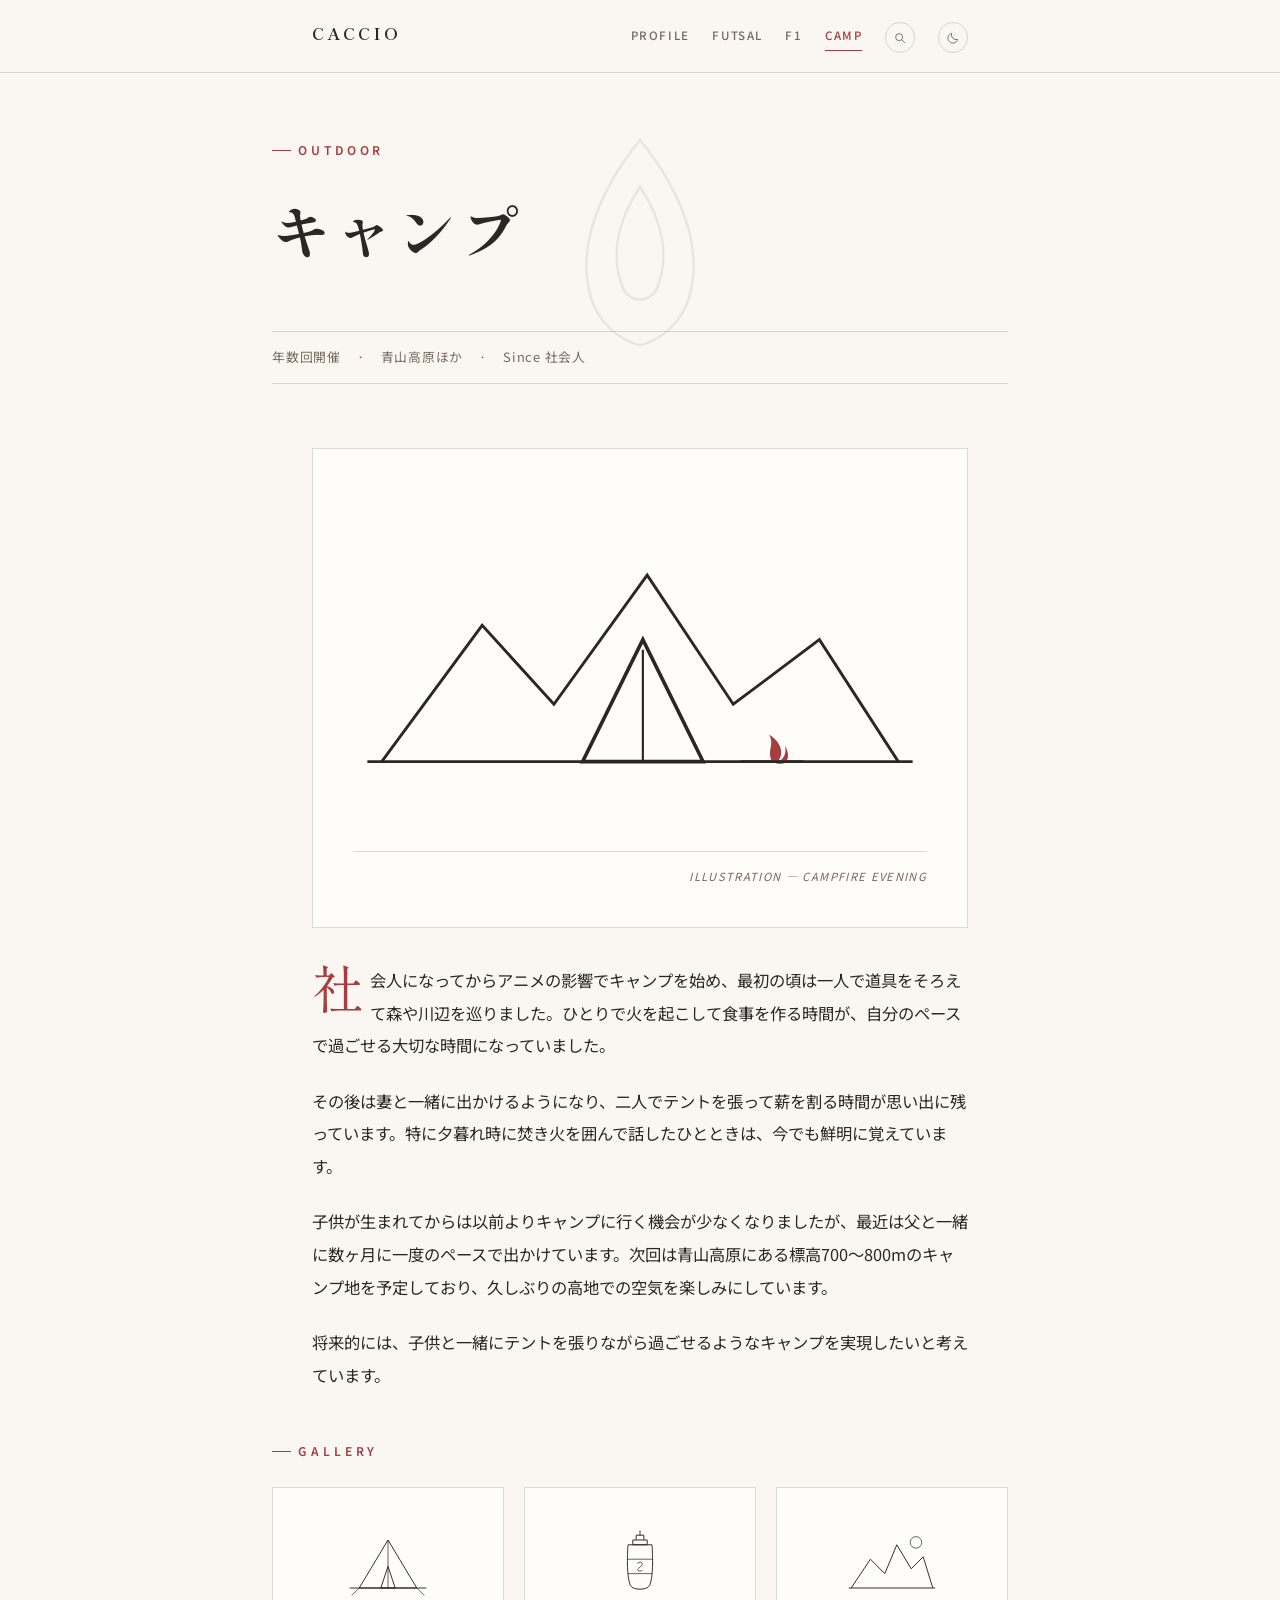
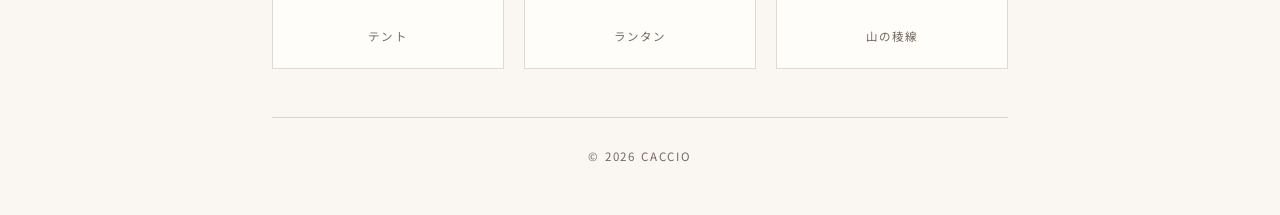
==== camp.html @ 6265bb5c "Add client-side site search across all pages A search icon in the nav opens a dropdown panel; typing" ====
<!DOCTYPE html>
<html lang="ja">
<head>
<script async src="https://www.googletagmanager.com/gtag/js?id=G-BBK461X2P7"></script>
<script>
  window.dataLayer = window.dataLayer || [];
  function gtag(){dataLayer.push(arguments);}
  gtag('js', new Date());
  gtag('config', 'G-BBK461X2P7');
</script>
<meta charset="UTF-8">
<meta name="viewport" content="width=device-width, initial-scale=1.0">
<link rel="icon" href="favicon.svg" type="image/svg+xml">
<title>キャンプ - caccio</title>
<meta property="og:type" content="website">
<meta property="og:title" content="キャンプ - caccio">
<meta property="og:description" content="社会人になってから始めたキャンプ。妻や父親と共に、青山高原などで焚き火を囲む時間を楽しんでいます。">
<meta property="og:image" content="https://matatabi3126.github.io/my-first-site/profile.JPG">
<meta property="og:url" content="https://matatabi3126.github.io/my-first-site/camp.html">
<meta property="og:site_name" content="caccio's Profile">
<meta name="twitter:card" content="summary_large_image">
<meta name="twitter:title" content="キャンプ - caccio">
<meta name="twitter:description" content="社会人になってから始めたキャンプ。妻や父親と共に、青山高原などで焚き火を囲む時間を楽しんでいます。">
<meta name="twitter:image" content="https://matatabi3126.github.io/my-first-site/profile.JPG">
<link rel="preconnect" href="https://fonts.googleapis.com">
<link rel="preconnect" href="https://fonts.gstatic.com" crossorigin>
<link href="https://fonts.googleapis.com/css2?family=Noto+Sans+JP:wght@300;400;500;700&family=Shippori+Mincho:wght@400;500;600;700;800&display=swap" rel="stylesheet">
<link rel="stylesheet" href="style.css">
<script>document.documentElement.dataset.theme = localStorage.getItem('theme') || 'light';</script>
</head>
<body>

  <div class="masthead">
    <div class="wrap masthead-inner">
      <a class="brand" href="index.html">CACCIO</a>
      <nav class="masthead-nav">
        <div class="nav-links" id="nav-links">
          <a href="index.html">Profile</a>
          <a href="futsal.html">Futsal</a>
          <a href="f1.html">F1</a>
          <a href="camp.html" aria-current="page">Camp</a>
        </div>
        <button type="button" class="icon-button search-toggle" aria-expanded="false" aria-controls="search-panel" aria-label="サイト内検索を開く">
          <svg viewBox="0 0 24 24" width="14" height="14" aria-hidden="true">
            <circle cx="10.5" cy="10.5" r="6" fill="none" stroke="currentColor" stroke-width="1.6"/>
            <line x1="15" y1="15" x2="20" y2="20" stroke="currentColor" stroke-width="1.6" stroke-linecap="round"/>
          </svg>
        </button>
        <button type="button" class="icon-button theme-toggle" aria-pressed="false" aria-label="ダークモードを切り替える">
          <svg class="icon-moon" viewBox="0 0 24 24" width="14" height="14" aria-hidden="true"><path d="M20 14.5A8.5 8.5 0 0 1 9.5 4 8.5 8.5 0 1 0 20 14.5Z" fill="none" stroke="currentColor" stroke-width="1.6" stroke-linejoin="round"/></svg>
          <svg class="icon-sun" viewBox="0 0 24 24" width="14" height="14" aria-hidden="true">
            <circle cx="12" cy="12" r="4.5" fill="none" stroke="currentColor" stroke-width="1.6"/>
            <g stroke="currentColor" stroke-width="1.6" stroke-linecap="round">
              <line x1="12" y1="2.5" x2="12" y2="5"/>
              <line x1="12" y1="19" x2="12" y2="21.5"/>
              <line x1="2.5" y1="12" x2="5" y2="12"/>
              <line x1="19" y1="12" x2="21.5" y2="12"/>
              <line x1="4.9" y1="4.9" x2="6.6" y2="6.6"/>
              <line x1="17.4" y1="17.4" x2="19.1" y2="19.1"/>
              <line x1="4.9" y1="19.1" x2="6.6" y2="17.4"/>
              <line x1="17.4" y1="6.6" x2="19.1" y2="4.9"/>
            </g>
          </svg>
        </button>
        <button type="button" class="icon-button nav-toggle" aria-expanded="false" aria-controls="nav-links" aria-label="メニューを開く">
          <svg class="icon-bars" viewBox="0 0 24 24" width="16" height="16" aria-hidden="true">
            <line x1="4" y1="7" x2="20" y2="7" stroke="currentColor" stroke-width="1.6" stroke-linecap="round"/>
            <line x1="4" y1="12" x2="20" y2="12" stroke="currentColor" stroke-width="1.6" stroke-linecap="round"/>
            <line x1="4" y1="17" x2="20" y2="17" stroke="currentColor" stroke-width="1.6" stroke-linecap="round"/>
          </svg>
          <svg class="icon-close" viewBox="0 0 24 24" width="16" height="16" aria-hidden="true">
            <line x1="6" y1="6" x2="18" y2="18" stroke="currentColor" stroke-width="1.6" stroke-linecap="round"/>
            <line x1="18" y1="6" x2="6" y2="18" stroke="currentColor" stroke-width="1.6" stroke-linecap="round"/>
          </svg>
        </button>
        <div class="search-panel" id="search-panel" hidden>
          <div class="search-panel-inner">
            <input type="search" class="search-input" placeholder="サイト内を検索" aria-label="サイト内検索">
            <button type="button" class="search-close" aria-label="検索を閉じる">&times;</button>
          </div>
          <ul class="search-results"></ul>
        </div>
      </nav>
    </div>
  </div>

  <header class="wrap article-header reveal">
    <div class="article-heading">
      <div class="article-bg" aria-hidden="true">
        <svg viewBox="0 0 300 300">
          <g class="article-bg-flicker">
            <path d="M150,50 C110,100 95,150 110,190 C120,215 145,225 150,225 C155,225 180,215 190,190 C205,150 190,100 150,50 Z" fill="none" stroke="currentColor" stroke-width="2"/>
            <path d="M150,90 C130,120 125,150 135,175 C140,190 160,190 165,175 C175,150 170,120 150,90 Z" fill="none" stroke="currentColor" stroke-width="2"/>
          </g>
        </svg>
      </div>
      <span class="kicker">Outdoor</span>
      <h1 class="article-title">キャンプ</h1>
      <div class="article-meta">
        <span>年数回開催</span>
        <span>青山高原ほか</span>
        <span>Since 社会人</span>
      </div>
    </div>
  </header>

  <div class="wrap">
    <figure class="article-photo reveal">
      <svg viewBox="0 0 400 240" role="img" aria-label="キャンプのイラスト">
        <polyline points="20,190 90,95 140,150 205,60 265,150 325,105 380,190" fill="none" stroke="currentColor" stroke-width="2"/>
        <line x1="10" y1="190" x2="390" y2="190" stroke="currentColor" stroke-width="2"/>
        <path d="M160,190 L202,105 L244,190 Z" fill="none" stroke="currentColor" stroke-width="2.5"/>
        <line x1="202" y1="112" x2="202" y2="190" stroke="currentColor" stroke-width="1.5"/>
        <path d="M292,190 c-4,-8 2,-11 -2,-19 c8,5 11,13 6,19 c5,-2 6,-7 5,-11 c5,8 1,16 -9,11 Z" fill="#a63d40"/>
        <line x1="270" y1="190" x2="314" y2="190" stroke="currentColor" stroke-width="2"/>
      </svg>
      <figcaption>Illustration — Campfire Evening</figcaption>
    </figure>

    <div class="article-body">
      <p class="reveal">社会人になってからアニメの影響でキャンプを始め、最初の頃は一人で道具をそろえて森や川辺を巡りました。ひとりで火を起こして食事を作る時間が、自分のペースで過ごせる大切な時間になっていました。</p>
      <p class="reveal">その後は妻と一緒に出かけるようになり、二人でテントを張って薪を割る時間が思い出に残っています。特に夕暮れ時に焚き火を囲んで話したひとときは、今でも鮮明に覚えています。</p>
      <p class="reveal">子供が生まれてからは以前よりキャンプに行く機会が少なくなりましたが、最近は父と一緒に数ヶ月に一度のペースで出かけています。次回は青山高原にある標高700〜800mのキャンプ地を予定しており、久しぶりの高地での空気を楽しみにしています。</p>
      <p class="reveal">将来的には、子供と一緒にテントを張りながら過ごせるようなキャンプを実現したいと考えています。</p>
    </div>
  </div>

  <section class="wrap gallery reveal">
    <span class="kicker">Gallery</span>
    <div class="gallery-grid">
      <button type="button" class="gallery-item" data-caption="テント">
        <svg viewBox="0 0 200 200" aria-hidden="true">
          <path d="M100,50 L160,150 L40,150 Z" fill="none" stroke="currentColor" stroke-width="2" stroke-linejoin="round"/>
          <line x1="100" y1="50" x2="100" y2="150" stroke="currentColor" stroke-width="1.5"/>
          <path d="M85,150 L100,105 L115,150 Z" fill="none" stroke="currentColor" stroke-width="2" stroke-linejoin="round"/>
          <line x1="20" y1="150" x2="180" y2="150" stroke="currentColor" stroke-width="2"/>
          <path d="M40,150 L25,165 M160,150 L175,165" fill="none" stroke="currentColor" stroke-width="1.5" stroke-linecap="round"/>
        </svg>
        <span class="gallery-item-label">テント</span>
      </button>
      <button type="button" class="gallery-item" data-caption="ランタン">
        <svg viewBox="0 0 200 200" aria-hidden="true">
          <path d="M92,50 L92,40 L108,40 L108,50" fill="none" stroke="currentColor" stroke-width="2"/>
          <line x1="100" y1="30" x2="100" y2="40" stroke="currentColor" stroke-width="2"/>
          <path d="M85,50 L115,50 L115,60 L85,60 Z" fill="none" stroke="currentColor" stroke-width="2"/>
          <path d="M75,60 C75,60 70,120 80,145 C86,155 114,155 120,145 C130,120 125,60 125,60 Z" fill="none" stroke="currentColor" stroke-width="2" stroke-linejoin="round"/>
          <line x1="75" y1="90" x2="125" y2="90" stroke="currentColor" stroke-width="1.5"/>
          <line x1="75" y1="120" x2="125" y2="120" stroke="currentColor" stroke-width="1.5"/>
          <path d="M95,100 C95,95 105,95 105,100 C105,105 95,108 95,112 C95,116 105,116 105,112" fill="none" stroke="currentColor" stroke-width="1.5"/>
        </svg>
        <span class="gallery-item-label">ランタン</span>
      </button>
      <button type="button" class="gallery-item" data-caption="山の稜線">
        <svg viewBox="0 0 200 200" aria-hidden="true">
          <circle cx="150" cy="55" r="12" fill="none" stroke="currentColor" stroke-width="1.5"/>
          <polyline points="15,150 55,90 85,120 110,60 140,110 165,85 185,150" fill="none" stroke="currentColor" stroke-width="2" stroke-linejoin="round"/>
          <line x1="10" y1="150" x2="190" y2="150" stroke="currentColor" stroke-width="2"/>
        </svg>
        <span class="gallery-item-label">山の稜線</span>
      </button>
    </div>
  </section>

  <div class="lightbox" id="lightbox" hidden>
    <div class="lightbox-backdrop" data-lightbox-close></div>
    <div class="lightbox-panel" role="dialog" aria-modal="true" aria-label="イラスト拡大表示">
      <button type="button" class="lightbox-close" data-lightbox-close aria-label="閉じる">&times;</button>
      <div class="lightbox-art"></div>
      <p class="lightbox-caption"></p>
    </div>
  </div>

  <footer class="wrap site-footer">
    &copy; 2026 caccio
  </footer>

  <script src="scroll-animate.js" defer></script>
  <script src="theme.js" defer></script>
  <script src="gallery.js" defer></script>
  <script src="nav.js" defer></script>
  <script src="search.js" defer></script>

</body>
</html>
---- style.css ----
/* ===========================================================
   caccio's Profile — editorial / magazine style
   =========================================================== */

:root {
  --color-bg: #faf7f2;
  --color-text: #2a2724;
  --color-text-soft: #75695f;
  --color-accent: #a63d40;
  --color-rule: rgba(42, 39, 36, 0.16);
  --color-card-bg: #fffdfa;
  --font-serif: "Shippori Mincho", serif;
  --font-sans: "Noto Sans JP", sans-serif;
  --measure: 42rem;
}

:root[data-theme="dark"] {
  --color-bg: #17140f;
  --color-text: #f3ede1;
  --color-text-soft: #b6ab9c;
  --color-rule: rgba(243, 237, 225, 0.18);
  --color-card-bg: #211c16;
}

* {
  box-sizing: border-box;
}

html {
  -webkit-text-size-adjust: 100%;
}

body {
  margin: 0;
  background-color: var(--color-bg);
  color: var(--color-text);
  font-family: var(--font-sans);
  font-weight: 400;
  line-height: 1.9;
  -webkit-font-smoothing: antialiased;
  transition: background-color 0.2s ease, color 0.2s ease;
}

a {
  color: inherit;
}

img {
  max-width: 100%;
  display: block;
}

h1, h2, h3 {
  font-family: var(--font-serif);
  font-weight: 700;
  margin: 0;
}

/* ---------- layout ---------- */

.wrap {
  max-width: 46rem;
  margin: 0 auto;
  padding: 0 clamp(1.25rem, 5vw, 2.5rem);
}

/* ---------- masthead ---------- */

.masthead {
  border-bottom: 1px solid var(--color-rule);
  padding: 1.1rem 0 0.35rem;
}

.masthead::after {
  content: "";
  display: block;
}

.masthead-inner {
  display: flex;
  flex-wrap: wrap;
  align-items: baseline;
  justify-content: space-between;
  gap: 0.5rem 1.5rem;
  padding-bottom: 0.85rem;
}

.brand {
  font-family: var(--font-serif);
  font-weight: 700;
  font-size: 1.05rem;
  letter-spacing: 0.18em;
  text-decoration: none;
  color: var(--color-text);
}

.masthead-nav {
  position: relative;
  display: flex;
  flex-wrap: wrap;
  align-items: center;
  gap: 0.9rem 1.4rem;
}

.masthead-nav a {
  font-size: 0.72rem;
  font-weight: 500;
  letter-spacing: 0.14em;
  text-transform: uppercase;
  text-decoration: none;
  color: var(--color-text-soft);
  white-space: nowrap;
  padding-bottom: 0.2rem;
  border-bottom: 1px solid transparent;
  transition: color 0.15s ease, border-color 0.15s ease;
}

.masthead-nav a:hover {
  color: var(--color-accent);
}

.masthead-nav a[aria-current="page"] {
  color: var(--color-accent);
  border-bottom-color: var(--color-accent);
}

.nav-links {
  display: contents;
}

.icon-button {
  display: inline-flex;
  align-items: center;
  justify-content: center;
  width: 1.9rem;
  height: 1.9rem;
  padding: 0;
  border: 1px solid var(--color-rule);
  border-radius: 50%;
  background: transparent;
  color: var(--color-text-soft);
  cursor: pointer;
  transition: color 0.15s ease, border-color 0.15s ease;
}

.icon-button:hover {
  color: var(--color-accent);
  border-color: var(--color-accent);
}

.theme-toggle .icon-sun {
  display: none;
}

:root[data-theme="dark"] .theme-toggle .icon-moon {
  display: none;
}

:root[data-theme="dark"] .theme-toggle .icon-sun {
  display: block;
}

.nav-toggle {
  display: none;
}

.nav-toggle .icon-close {
  display: none;
}

.nav-toggle[aria-expanded="true"] .icon-bars {
  display: none;
}

.nav-toggle[aria-expanded="true"] .icon-close {
  display: block;
}

@media (max-width: 48rem) {
  .nav-toggle {
    display: inline-flex;
  }

  .nav-links {
    display: none;
    flex-direction: column;
    align-items: flex-start;
    gap: 0;
    position: absolute;
    top: calc(100% + 0.75rem);
    right: 0;
    min-width: 10rem;
    padding: 0.4rem 0;
    background: var(--color-card-bg);
    border: 1px solid var(--color-rule);
    box-shadow: 0 12px 30px rgba(0, 0, 0, 0.25);
    z-index: 50;
  }

  .nav-links.is-open {
    display: flex;
  }

  .nav-links a {
    width: 100%;
    padding: 0.7rem 1.1rem;
    border-bottom: none;
  }

  .nav-links a[aria-current="page"] {
    border-bottom: none;
  }
}

/* ---------- site search ---------- */

.search-panel {
  position: absolute;
  top: calc(100% + 0.75rem);
  right: 0;
  z-index: 60;
  width: min(90vw, 22rem);
  background: var(--color-card-bg);
  border: 1px solid var(--color-rule);
  box-shadow: 0 12px 30px rgba(0, 0, 0, 0.25);
  padding: 1rem;
}

.search-panel[hidden] {
  display: none;
}

.search-panel-inner {
  display: flex;
  align-items: center;
  gap: 0.6rem;
}

.search-input {
  flex: 1;
  min-width: 0;
  font: inherit;
  font-size: 0.85rem;
  letter-spacing: 0.03em;
  padding: 0.5rem 0.1rem;
  border: none;
  border-bottom: 1px solid var(--color-rule);
  background: transparent;
  color: var(--color-text);
}

.search-input:focus {
  outline: none;
  border-bottom-color: var(--color-accent);
}

.search-close {
  flex-shrink: 0;
  width: 1.6rem;
  height: 1.6rem;
  display: inline-flex;
  align-items: center;
  justify-content: center;
  border: 1px solid var(--color-rule);
  border-radius: 50%;
  background: transparent;
  color: var(--color-text-soft);
  font-size: 1rem;
  line-height: 1;
  cursor: pointer;
  transition: color 0.15s ease, border-color 0.15s ease;
}

.search-close:hover {
  color: var(--color-accent);
  border-color: var(--color-accent);
}

.search-results {
  list-style: none;
  margin: 0.75rem 0 0;
  padding: 0;
  max-height: 60vh;
  overflow-y: auto;
}

.search-results li + li {
  border-top: 1px solid var(--color-rule);
}

.search-results a {
  display: block;
  padding: 0.65rem 0.1rem;
  text-decoration: none;
  color: inherit;
}

.search-result-title {
  display: block;
  font-family: var(--font-serif);
  font-size: 0.95rem;
  letter-spacing: 0.04em;
  color: var(--color-text);
}

.search-results a:hover .search-result-title {
  color: var(--color-accent);
}

.search-result-snippet {
  display: block;
  margin-top: 0.3rem;
  font-size: 0.8rem;
  line-height: 1.6;
  color: var(--color-text-soft);
}

.search-result-snippet mark {
  background: none;
  color: var(--color-accent);
  font-weight: 600;
}

.search-empty {
  padding: 0.5rem 0.1rem;
  font-size: 0.82rem;
  color: var(--color-text-soft);
}

/* ---------- small reusable bits ---------- */

.kicker {
  display: inline-flex;
  align-items: center;
  gap: 0.6em;
  font-size: 0.75rem;
  font-weight: 600;
  letter-spacing: 0.32em;
  text-transform: uppercase;
  color: var(--color-accent);
}

.kicker::before {
  content: "";
  display: inline-block;
  width: 1.6em;
  height: 1px;
  background: var(--color-accent);
}

.rule {
  border: none;
  border-top: 1px solid var(--color-rule);
  margin: 2.5rem 0;
}

.rule--tight {
  margin: 1.5rem 0;
}

/* ---------- cover (index.html) ---------- */

.cover {
  padding: clamp(2.5rem, 6vw, 4.5rem) 0 1rem;
  text-align: center;
}

.cover .kicker {
  justify-content: center;
}

.cover-heading {
  position: relative;
  z-index: 0;
}

.cover-bg {
  position: absolute;
  inset: 0;
  z-index: -1;
  display: flex;
  align-items: center;
  justify-content: center;
  opacity: 0.08;
  pointer-events: none;
}

.cover-bg svg {
  width: min(50vw, 22rem);
  height: auto;
  overflow: visible;
}

.cover-bg-blades {
  transform-origin: 150px 150px;
  animation: windmill-spin 22s linear infinite;
}

@keyframes windmill-spin {
  to {
    transform: rotate(360deg);
  }
}

@media (prefers-reduced-motion: reduce) {
  .cover-bg-blades {
    animation: none;
  }
}

.cover-title {
  font-size: clamp(3.2rem, 13vw, 6.2rem);
  letter-spacing: 0.05em;
  line-height: 1;
  margin: 0.5em 0 0.4em;
}

.cover-meta {
  display: flex;
  align-items: center;
  justify-content: center;
  gap: 0.9em;
  font-size: 0.85rem;
  letter-spacing: 0.08em;
  color: var(--color-text-soft);
}

.cover-meta::before,
.cover-meta::after {
  content: "";
  width: 2rem;
  height: 1px;
  background: var(--color-rule);
}

.cover-photo {
  margin: 2.75rem auto 0.75rem;
  max-width: 22rem;
}

.cover-photo img {
  width: 100%;
  aspect-ratio: 4 / 5;
  object-fit: cover;
  object-position: top center;
  border: 1px solid var(--color-rule);
  filter: grayscale(20%) contrast(1.05) saturate(0.9);
}

.cover-photo figcaption {
  margin-top: 0.6rem;
  font-size: 0.7rem;
  letter-spacing: 0.14em;
  text-transform: uppercase;
  color: var(--color-text-soft);
  text-align: right;
}

.lede {
  max-width: var(--measure);
  margin: 2.5rem auto 0;
  text-align: left;
  font-size: 1.05rem;
  line-height: 2;
}

.lede::first-letter {
  float: left;
  font-family: var(--font-serif);
  font-size: 3.4em;
  line-height: 0.78;
  padding: 0.05em 0.12em 0 0;
  color: var(--color-accent);
}

/* ---------- contents (index.html) ---------- */

.contents {
  padding: 1rem 0 3rem;
}

.contents h2 {
  text-align: left;
}

.toc-list {
  list-style: none;
  margin: 1.5rem 0 0;
  padding: 0;
}

.toc-item {
  display: flex;
  gap: 1.25rem;
  padding: 1.5rem 0;
  border-top: 1px solid var(--color-rule);
  align-items: baseline;
}

.toc-item:last-child {
  border-bottom: 1px solid var(--color-rule);
}

.toc-num {
  font-family: var(--font-serif);
  font-size: 1rem;
  color: var(--color-accent);
  flex-shrink: 0;
  letter-spacing: 0.05em;
}

.toc-body a {
  font-family: var(--font-serif);
  font-size: 1.4rem;
  letter-spacing: 0.06em;
  text-decoration: none;
  color: var(--color-text);
}

.toc-body a:hover {
  color: var(--color-accent);
}

.toc-body p {
  margin: 0.4rem 0 0;
  font-size: 0.9rem;
  color: var(--color-text-soft);
}

/* ---------- updates (index.html) ---------- */

.updates {
  padding: 1rem 0 3rem;
}

.updates-list {
  list-style: none;
  margin: 1.5rem 0 0;
  padding: 0;
}

.updates-list li {
  display: flex;
  flex-wrap: wrap;
  gap: 0.3rem 1.25rem;
  padding: 1rem 0;
  border-top: 1px solid var(--color-rule);
}

.updates-list li:last-child {
  border-bottom: 1px solid var(--color-rule);
}

.updates-list time {
  flex-shrink: 0;
  width: 6rem;
  font-family: var(--font-serif);
  font-size: 0.85rem;
  letter-spacing: 0.04em;
  color: var(--color-accent);
}

.updates-list li span {
  font-size: 0.92rem;
  color: var(--color-text-soft);
}

/* ---------- article pages (hobby pages) ---------- */

.article-header {
  padding: clamp(2rem, 5vw, 3.5rem) 0 1.75rem;
}

.article-heading {
  position: relative;
  z-index: 0;
}

.article-bg {
  position: absolute;
  inset: 0;
  z-index: -1;
  display: flex;
  align-items: center;
  justify-content: center;
  opacity: 0.08;
  pointer-events: none;
}

.article-bg svg {
  width: min(50vw, 22rem);
  height: auto;
  overflow: visible;
}

.article-bg-spin {
  transform-origin: 150px 150px;
  animation: spin-slow 22s linear infinite;
}

@keyframes spin-slow {
  to {
    transform: rotate(360deg);
  }
}

.article-bg-flicker {
  transform-origin: 150px 225px;
  animation: flame-flicker 2.4s ease-in-out infinite;
}

@keyframes flame-flicker {
  0%, 100% {
    transform: rotate(-3deg) scaleY(1);
  }
  50% {
    transform: rotate(3deg) scaleY(1.03);
  }
}

.article-title {
  font-size: clamp(2.4rem, 8vw, 3.7rem);
  letter-spacing: 0.06em;
  line-height: 1.2;
  margin: 0.55em 0 1.1em;
}

.article-meta {
  display: flex;
  flex-wrap: wrap;
  gap: 0.5rem 1rem;
  font-size: 0.8rem;
  letter-spacing: 0.06em;
  color: var(--color-text-soft);
  border-top: 1px solid var(--color-rule);
  border-bottom: 1px solid var(--color-rule);
  padding: 0.85rem 0;
}

.article-meta span:not(:last-child)::after {
  content: "\00b7";
  margin-left: 1rem;
  color: var(--color-accent);
}

.article-photo {
  margin: 2.25rem 0;
  border: 1px solid var(--color-rule);
  padding: clamp(1.5rem, 5vw, 2.5rem);
  background: var(--color-card-bg);
}

.article-photo svg {
  width: 100%;
  height: auto;
  display: block;
}

.article-photo figcaption {
  margin-top: 1.1rem;
  padding-top: 0.85rem;
  border-top: 1px solid var(--color-rule);
  font-size: 0.7rem;
  letter-spacing: 0.12em;
  text-transform: uppercase;
  color: var(--color-text-soft);
  text-align: right;
  font-style: italic;
}

.article-body {
  max-width: var(--measure);
  font-size: 1.02rem;
  line-height: 2;
}

.article-body p {
  margin: 0 0 1.4em;
}

.article-body p:first-of-type::first-letter {
  float: left;
  font-family: var(--font-serif);
  font-size: 3.2em;
  line-height: 0.75;
  padding: 0.05em 0.12em 0 0;
  color: var(--color-accent);
}

/* ---------- illustration gallery ---------- */

.gallery {
  padding: 1rem 0 3rem;
}

.gallery-grid {
  display: grid;
  grid-template-columns: repeat(3, 1fr);
  gap: 1.25rem;
  margin-top: 1.5rem;
}

.gallery-item {
  display: flex;
  flex-direction: column;
  align-items: center;
  gap: 0.85rem;
  padding: 1.75rem 1rem 1.25rem;
  border: 1px solid var(--color-rule);
  background: var(--color-card-bg);
  font: inherit;
  color: inherit;
  cursor: pointer;
  transition: border-color 0.15s ease;
}

.gallery-item:hover,
.gallery-item:focus-visible {
  border-color: var(--color-accent);
}

.gallery-item svg {
  width: 100%;
  max-width: 6rem;
  height: auto;
  color: var(--color-text);
}

.gallery-item-label {
  font-size: 0.72rem;
  letter-spacing: 0.1em;
  color: var(--color-text-soft);
  text-align: center;
}

@media (max-width: 34rem) {
  .gallery-grid {
    grid-template-columns: 1fr;
  }
}

/* ---------- lightbox ---------- */

.lightbox {
  position: fixed;
  inset: 0;
  z-index: 100;
  display: flex;
  align-items: center;
  justify-content: center;
  padding: 1.5rem;
}

.lightbox[hidden] {
  display: none;
}

.lightbox-backdrop {
  position: absolute;
  inset: 0;
  background: rgba(0, 0, 0, 0.6);
}

.lightbox-panel {
  position: relative;
  z-index: 1;
  width: min(90vw, 26rem);
  background: var(--color-card-bg);
  border: 1px solid var(--color-rule);
  box-shadow: 0 20px 60px rgba(0, 0, 0, 0.35);
  padding: clamp(2rem, 6vw, 3rem);
  text-align: center;
}

.lightbox-close {
  position: absolute;
  top: 0.75rem;
  right: 0.75rem;
  width: 2rem;
  height: 2rem;
  display: inline-flex;
  align-items: center;
  justify-content: center;
  border: 1px solid var(--color-rule);
  border-radius: 50%;
  background: transparent;
  color: var(--color-text);
  font-size: 1.2rem;
  line-height: 1;
  cursor: pointer;
  transition: color 0.15s ease, border-color 0.15s ease;
}

.lightbox-close:hover {
  color: var(--color-accent);
  border-color: var(--color-accent);
}

.lightbox-art {
  color: var(--color-text);
}

.lightbox-art svg {
  width: 100%;
  max-width: 16rem;
  height: auto;
}

.lightbox-caption {
  margin: 1.25rem 0 0;
  font-size: 0.8rem;
  letter-spacing: 0.1em;
  text-transform: uppercase;
  color: var(--color-text-soft);
}

/* ---------- footer ---------- */

.site-footer {
  border-top: 1px solid var(--color-rule);
  padding: 1.75rem 0 3rem;
  text-align: center;
  font-size: 0.72rem;
  letter-spacing: 0.16em;
  text-transform: uppercase;
  color: var(--color-text-soft);
}

/* ---------- scroll reveal ---------- */

.reveal {
  opacity: 0;
  transform: translateY(24px);
  transition: opacity 0.7s ease, transform 0.7s ease;
}

.reveal.is-visible {
  opacity: 1;
  transform: translateY(0);
}

@media (prefers-reduced-motion: reduce) {
  .reveal {
    opacity: 1;
    transform: none;
    transition: none;
  }

  .article-bg-spin,
  .article-bg-flicker {
    animation: none;
  }
}
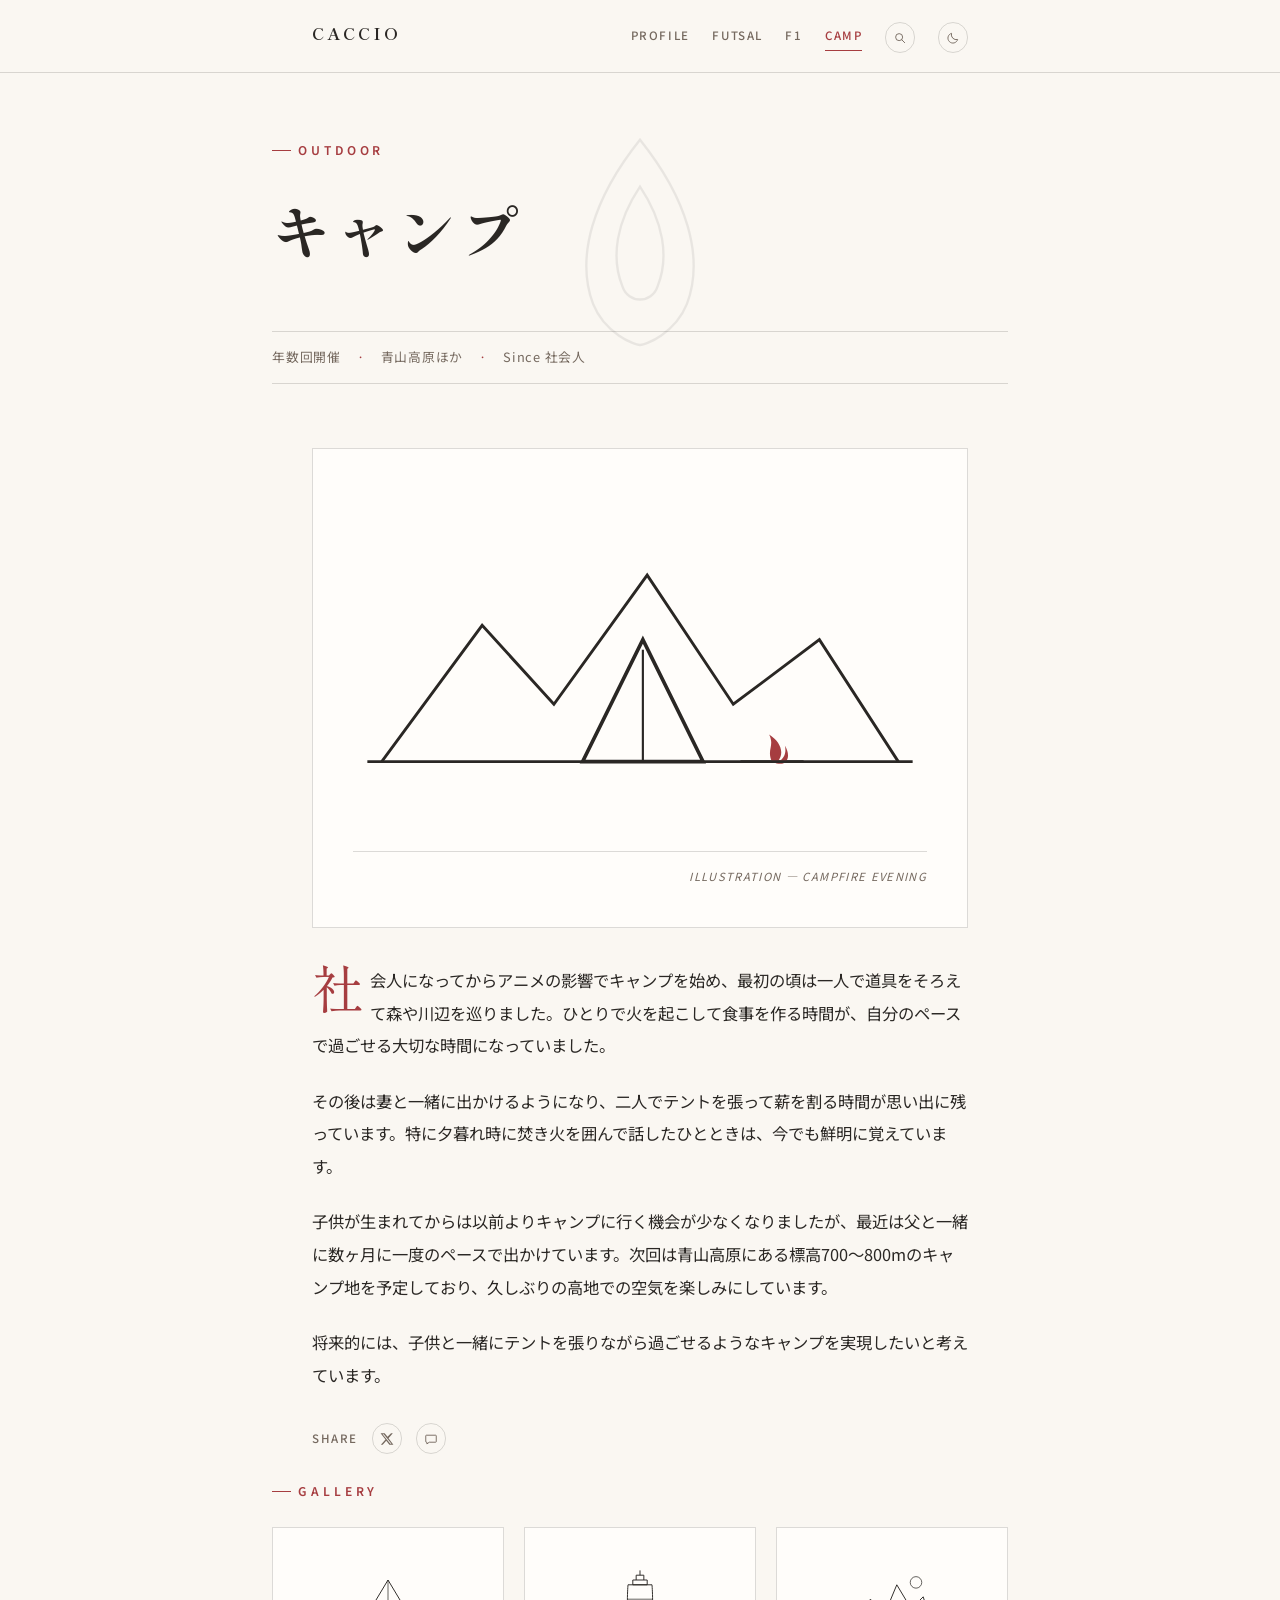
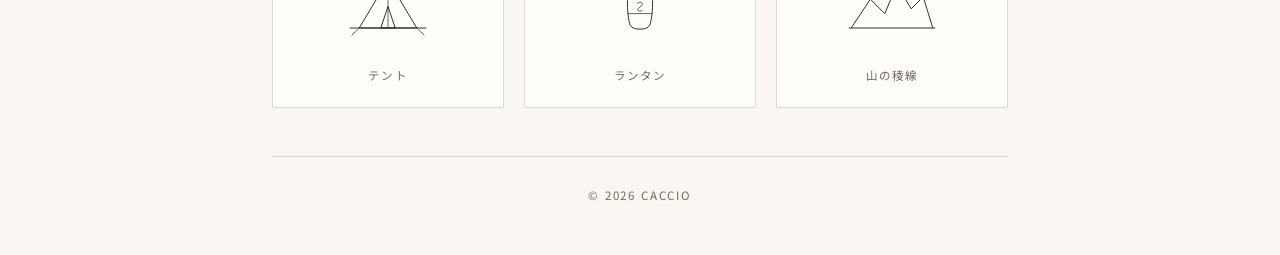
==== commit b410fb54: "Add X and LINE share buttons to all pages Icon-only buttons below each page's body text, styled with" ====
--- a/camp.html
+++ b/camp.html
@@ -11,6 +11,8 @@
 <meta charset="UTF-8">
 <meta name="viewport" content="width=device-width, initial-scale=1.0">
 <link rel="icon" href="favicon.svg" type="image/svg+xml">
+<link rel="manifest" href="manifest.json">
+<meta name="theme-color" content="#a63d40">
 <title>キャンプ - caccio</title>
 <meta property="og:type" content="website">
 <meta property="og:title" content="キャンプ - caccio">
@@ -123,6 +125,16 @@
       <p class="reveal">子供が生まれてからは以前よりキャンプに行く機会が少なくなりましたが、最近は父と一緒に数ヶ月に一度のペースで出かけています。次回は青山高原にある標高700〜800mのキャンプ地を予定しており、久しぶりの高地での空気を楽しみにしています。</p>
       <p class="reveal">将来的には、子供と一緒にテントを張りながら過ごせるようなキャンプを実現したいと考えています。</p>
     </div>
+
+    <div class="share reveal">
+      <span class="share-label">Share</span>
+      <a class="icon-button" href="https://twitter.com/intent/tweet?url=https%3A%2F%2Fmatatabi3126.github.io%2Fmy-first-site%2Fcamp.html&text=%E3%82%AD%E3%83%A3%E3%83%B3%E3%83%97%E3%81%AB%E3%81%A4%E3%81%84%E3%81%A6%E6%9B%B8%E3%81%8D%E3%81%BE%E3%81%97%E3%81%9F%E3%80%82%E9%9D%92%E5%B1%B1%E9%AB%98%E5%8E%9F%E3%81%AA%E3%81%A9%E4%B8%89%E9%87%8D%E7%9C%8C%E5%91%A8%E8%BE%BA%E3%81%A7%E7%84%9A%E3%81%8D%E7%81%AB%E3%82%92%E6%A5%BD%E3%81%97%E3%82%93%E3%81%A7%E3%81%84%E3%81%BE%E3%81%99%E3%80%82" target="_blank" rel="noopener noreferrer" aria-label="Xでシェア">
+        <svg viewBox="0 0 24 24" width="14" height="14" aria-hidden="true"><path fill="currentColor" d="M18.9 2H22l-7.4 8.5L23 22h-6.9l-5.4-6.9L4.6 22H1.5l7.9-9L1 2h7l4.9 6.3L18.9 2Zm-1.2 18h1.9L6.4 4H4.4l13.3 16Z"/></svg>
+      </a>
+      <a class="icon-button" href="https://social-plugins.line.me/lineit/share?url=https%3A%2F%2Fmatatabi3126.github.io%2Fmy-first-site%2Fcamp.html&text=%E3%82%AD%E3%83%A3%E3%83%B3%E3%83%97%E3%81%AB%E3%81%A4%E3%81%84%E3%81%A6%E6%9B%B8%E3%81%8D%E3%81%BE%E3%81%97%E3%81%9F%E3%80%82%E9%9D%92%E5%B1%B1%E9%AB%98%E5%8E%9F%E3%81%AA%E3%81%A9%E4%B8%89%E9%87%8D%E7%9C%8C%E5%91%A8%E8%BE%BA%E3%81%A7%E7%84%9A%E3%81%8D%E7%81%AB%E3%82%92%E6%A5%BD%E3%81%97%E3%82%93%E3%81%A7%E3%81%84%E3%81%BE%E3%81%99%E3%80%82" target="_blank" rel="noopener noreferrer" aria-label="LINEでシェア">
+        <svg viewBox="0 0 24 24" width="14" height="14" aria-hidden="true"><path fill="none" stroke="currentColor" stroke-width="1.6" stroke-linejoin="round" d="M4 5.5h16a1 1 0 0 1 1 1v10a1 1 0 0 1-1 1H9l-4 3v-3H4a1 1 0 0 1-1-1v-10a1 1 0 0 1 1-1Z"/></svg>
+      </a>
+    </div>
   </div>
 
   <section class="wrap gallery reveal">
@@ -179,6 +191,7 @@
   <script src="gallery.js" defer></script>
   <script src="nav.js" defer></script>
   <script src="search.js" defer></script>
+  <script src="sw-register.js" defer></script>
 
 </body>
 </html>
--- a/style.css
+++ b/style.css
@@ -139,6 +139,7 @@
   border-radius: 50%;
   background: transparent;
   color: var(--color-text-soft);
+  text-decoration: none;
   cursor: pointer;
   transition: color 0.15s ease, border-color 0.15s ease;
 }
@@ -687,6 +688,23 @@
   color: var(--color-accent);
 }
 
+/* ---------- share buttons ---------- */
+
+.share {
+  display: flex;
+  align-items: center;
+  gap: 0.85rem;
+  margin: 2rem 0 0;
+}
+
+.share-label {
+  font-size: 0.72rem;
+  font-weight: 500;
+  letter-spacing: 0.14em;
+  text-transform: uppercase;
+  color: var(--color-text-soft);
+}
+
 /* ---------- illustration gallery ---------- */
 
 .gallery {
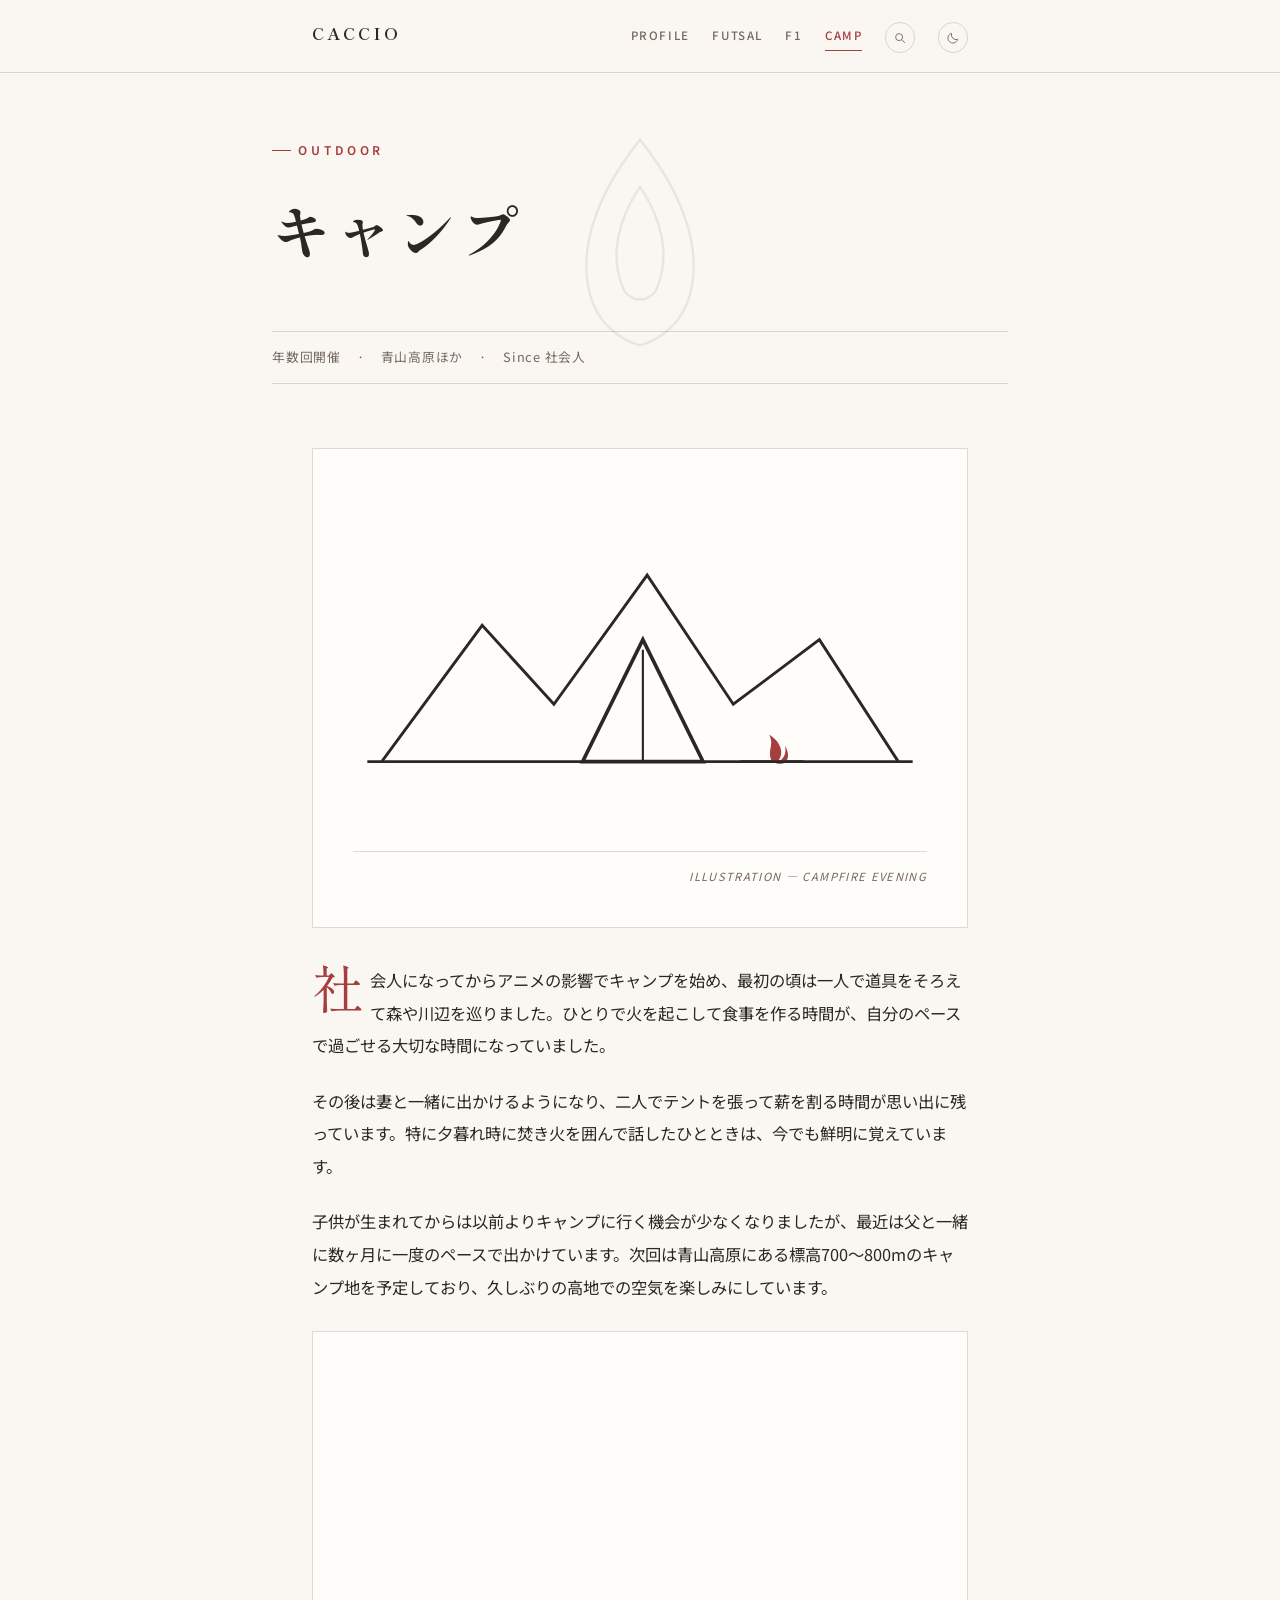
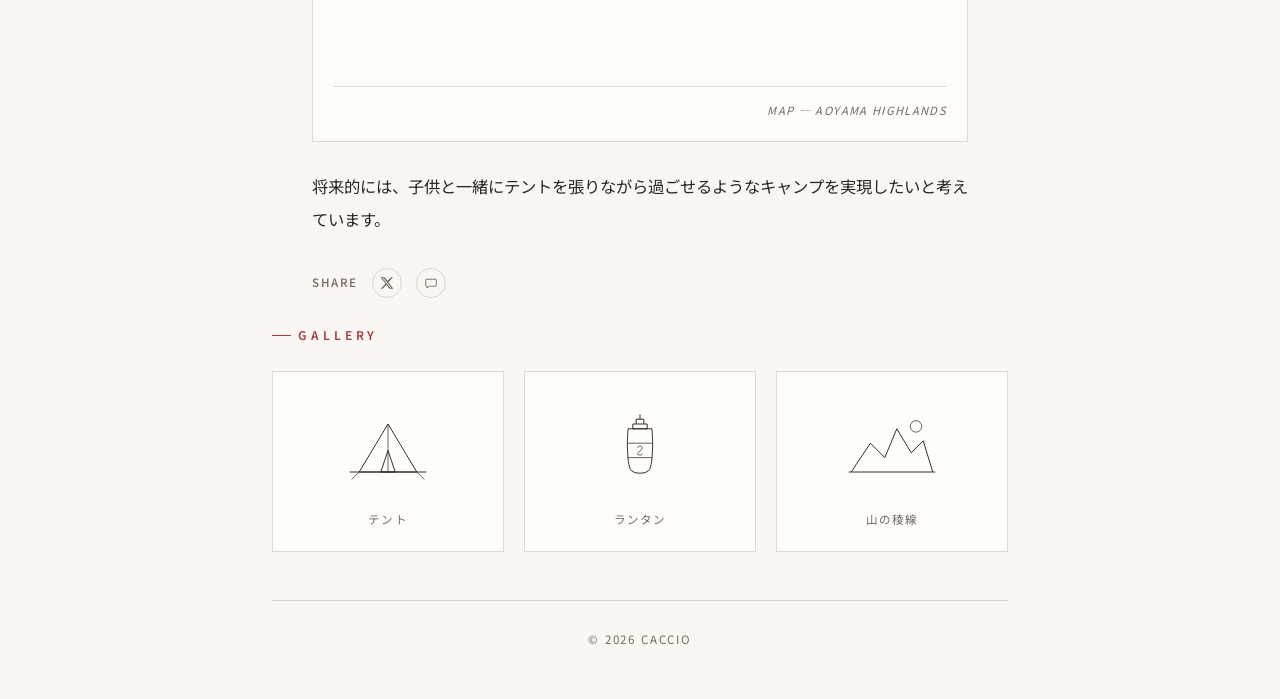
==== commit a82416f7: "Add Aoyama Highlands map embed to camp.html No-API-key Google Maps iframe placed right after the par" ====
--- a/camp.html
+++ b/camp.html
@@ -123,6 +123,17 @@
       <p class="reveal">社会人になってからアニメの影響でキャンプを始め、最初の頃は一人で道具をそろえて森や川辺を巡りました。ひとりで火を起こして食事を作る時間が、自分のペースで過ごせる大切な時間になっていました。</p>
       <p class="reveal">その後は妻と一緒に出かけるようになり、二人でテントを張って薪を割る時間が思い出に残っています。特に夕暮れ時に焚き火を囲んで話したひとときは、今でも鮮明に覚えています。</p>
       <p class="reveal">子供が生まれてからは以前よりキャンプに行く機会が少なくなりましたが、最近は父と一緒に数ヶ月に一度のペースで出かけています。次回は青山高原にある標高700〜800mのキャンプ地を予定しており、久しぶりの高地での空気を楽しみにしています。</p>
+
+      <figure class="map-embed reveal">
+        <iframe
+          src="https://www.google.com/maps?q=%E9%9D%92%E5%B1%B1%E9%AB%98%E5%8E%9F&output=embed"
+          allowfullscreen=""
+          loading="lazy"
+          referrerpolicy="no-referrer-when-downgrade"
+          title="青山高原の地図"></iframe>
+        <figcaption>Map — Aoyama Highlands</figcaption>
+      </figure>
+
       <p class="reveal">将来的には、子供と一緒にテントを張りながら過ごせるようなキャンプを実現したいと考えています。</p>
     </div>
 
--- a/style.css
+++ b/style.css
@@ -669,6 +669,32 @@
   font-style: italic;
 }
 
+.map-embed {
+  margin: 1.75rem 0;
+  border: 1px solid var(--color-rule);
+  padding: clamp(0.75rem, 3vw, 1.25rem);
+  background: var(--color-card-bg);
+}
+
+.map-embed iframe {
+  display: block;
+  width: 100%;
+  height: 320px;
+  border: 0;
+}
+
+.map-embed figcaption {
+  margin-top: 0.85rem;
+  padding-top: 0.75rem;
+  border-top: 1px solid var(--color-rule);
+  font-size: 0.7rem;
+  letter-spacing: 0.12em;
+  text-transform: uppercase;
+  color: var(--color-text-soft);
+  text-align: right;
+  font-style: italic;
+}
+
 .article-body {
   max-width: var(--measure);
   font-size: 1.02rem;
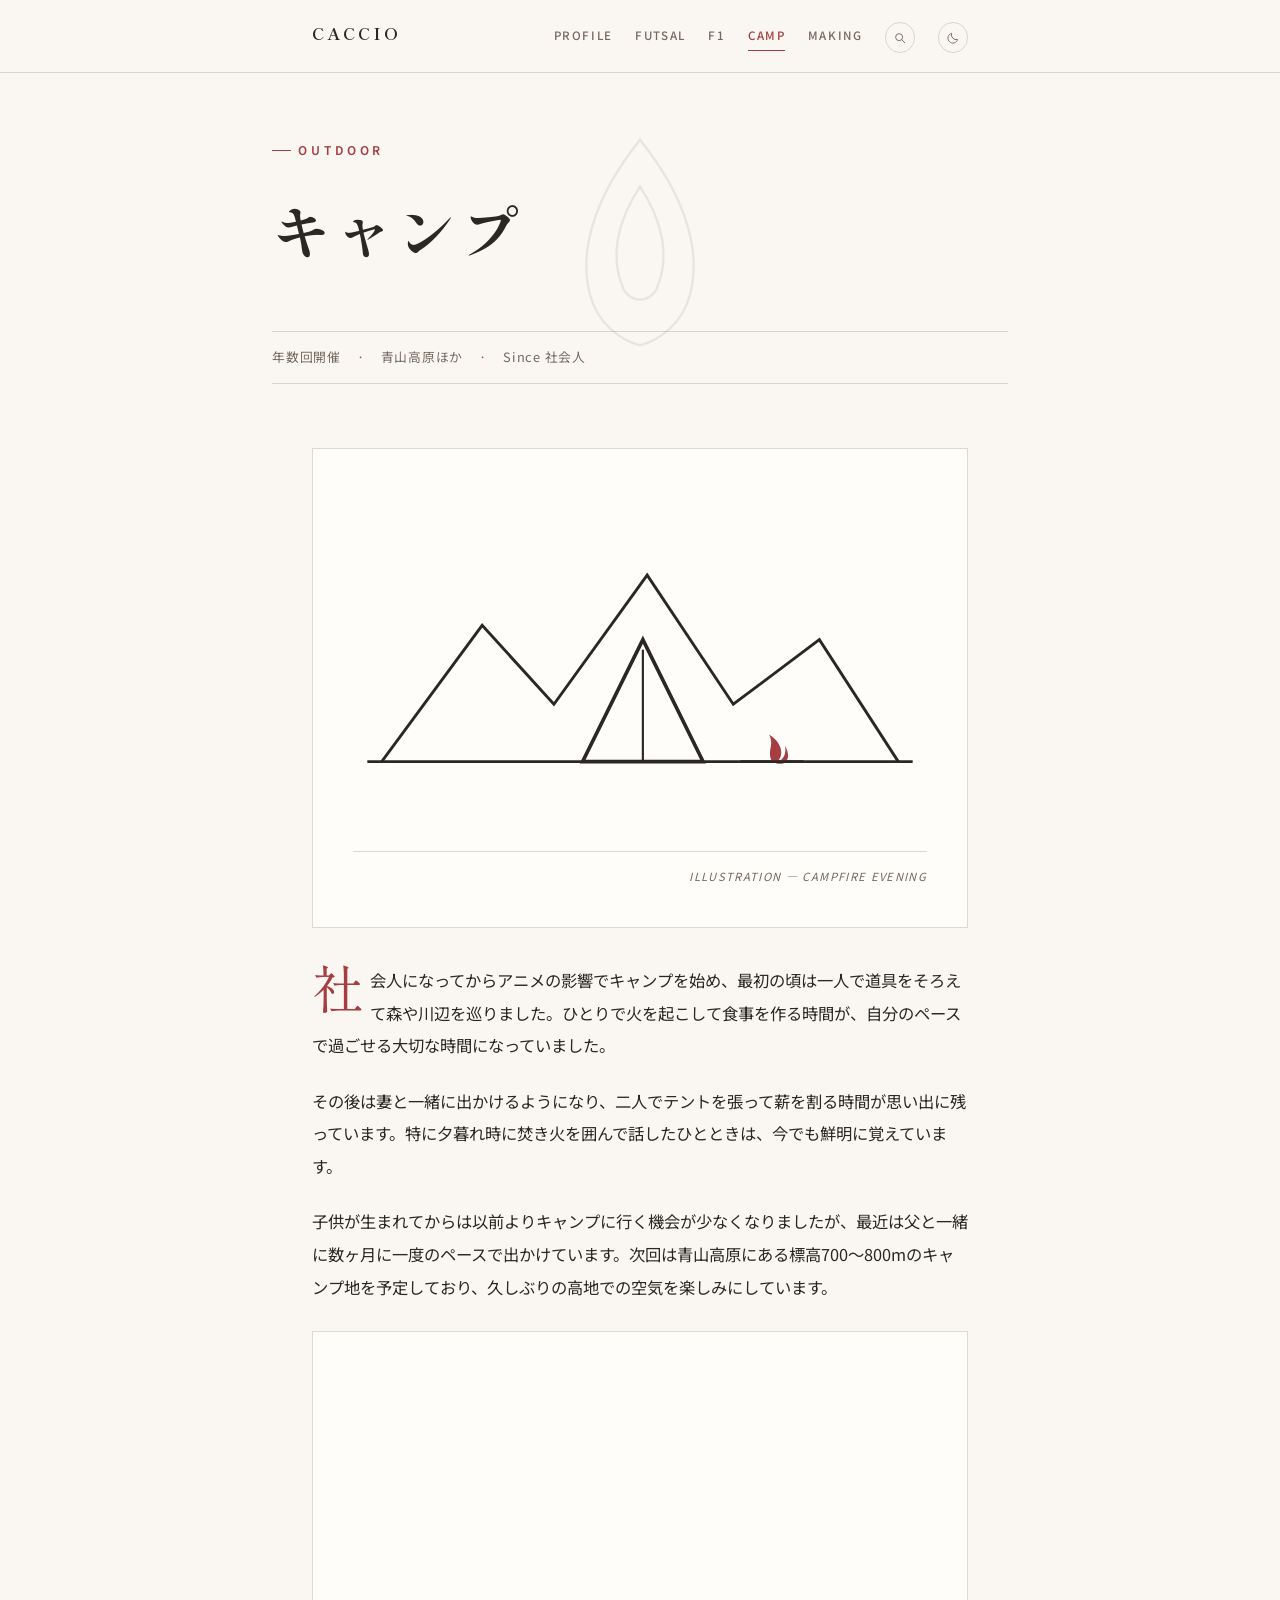
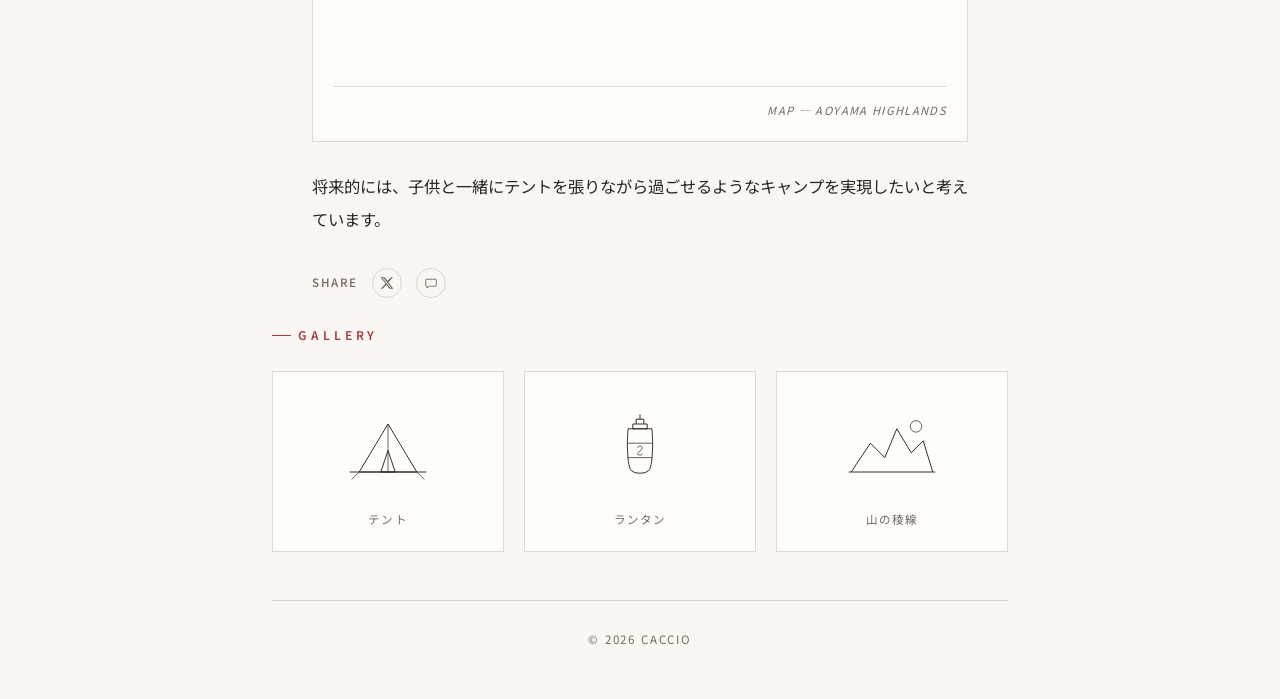
==== commit c0ac954e: "Add Making page documenting how the site was built New making.html follows the same editorial articl" ====
--- a/camp.html
+++ b/camp.html
@@ -41,6 +41,7 @@
           <a href="futsal.html">Futsal</a>
           <a href="f1.html">F1</a>
           <a href="camp.html" aria-current="page">Camp</a>
+          <a href="making.html">Making</a>
         </div>
         <button type="button" class="icon-button search-toggle" aria-expanded="false" aria-controls="search-panel" aria-label="サイト内検索を開く">
           <svg viewBox="0 0 24 24" width="14" height="14" aria-hidden="true">
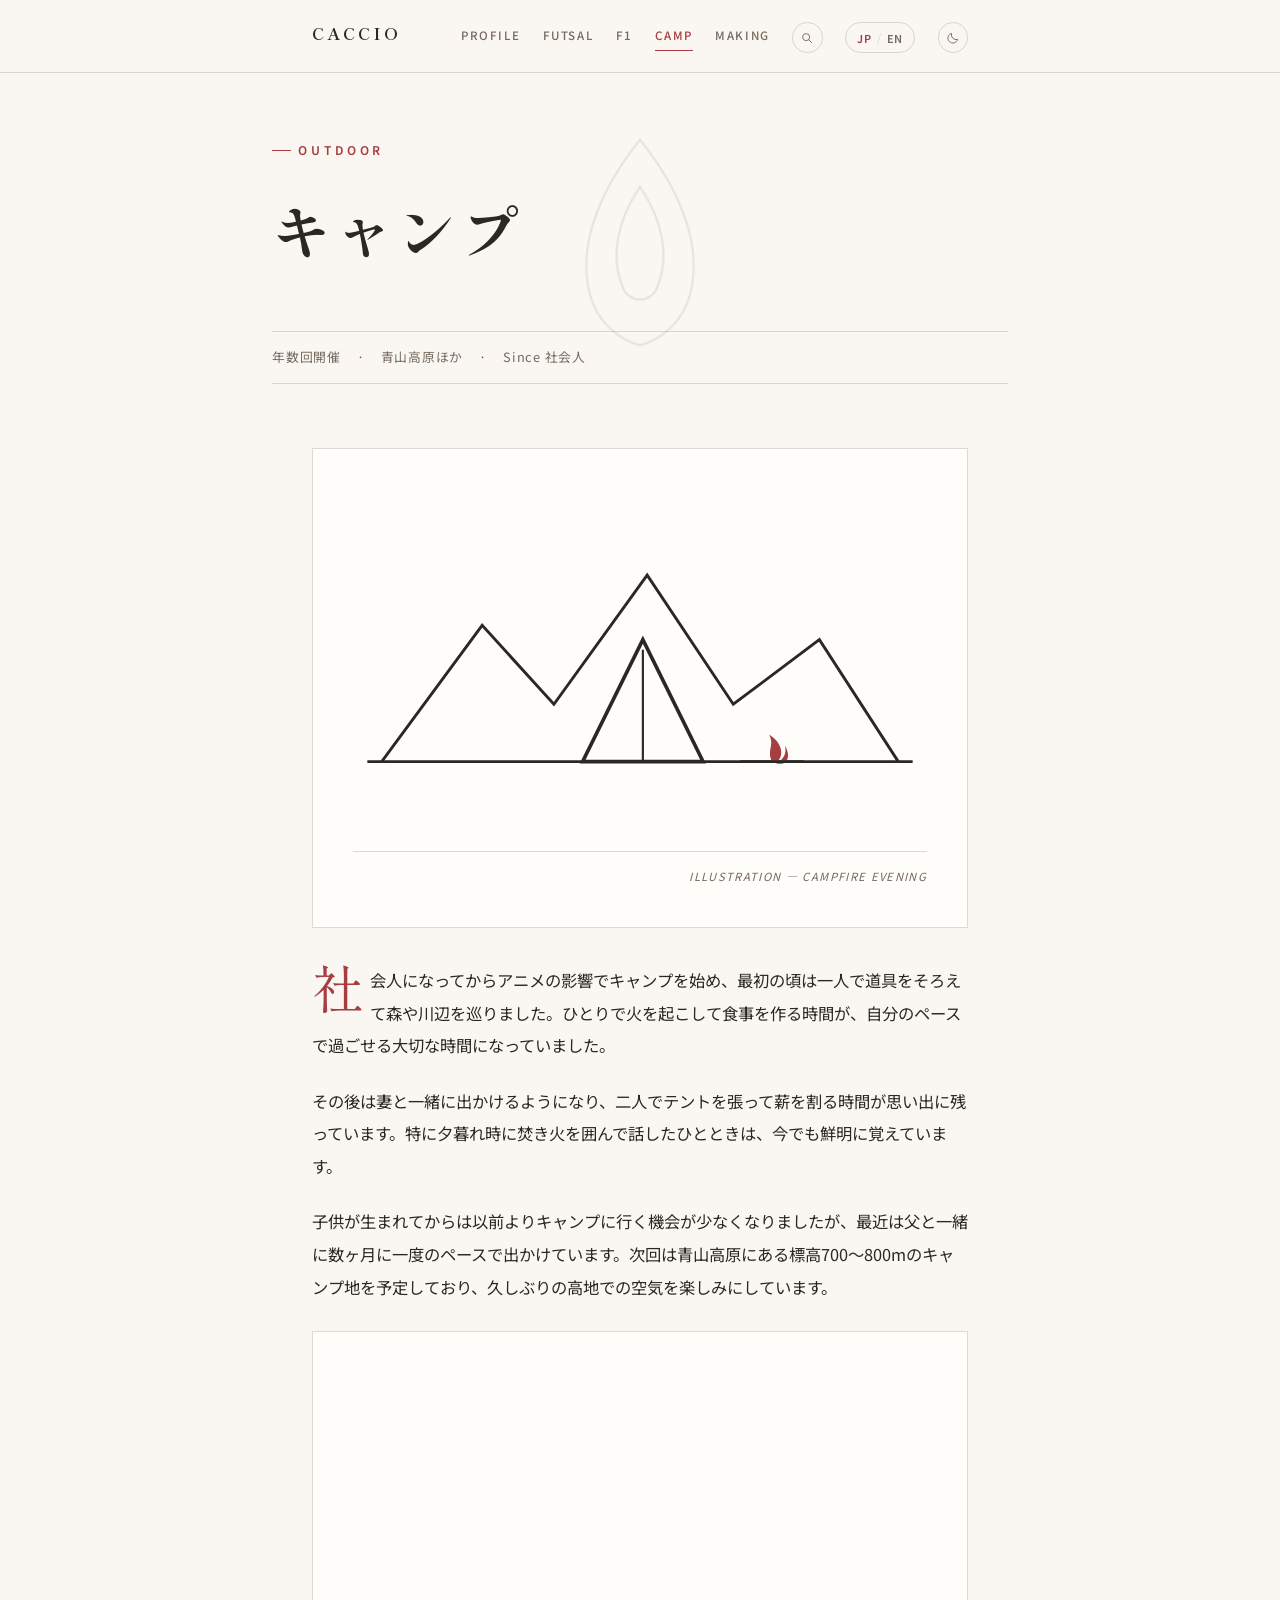
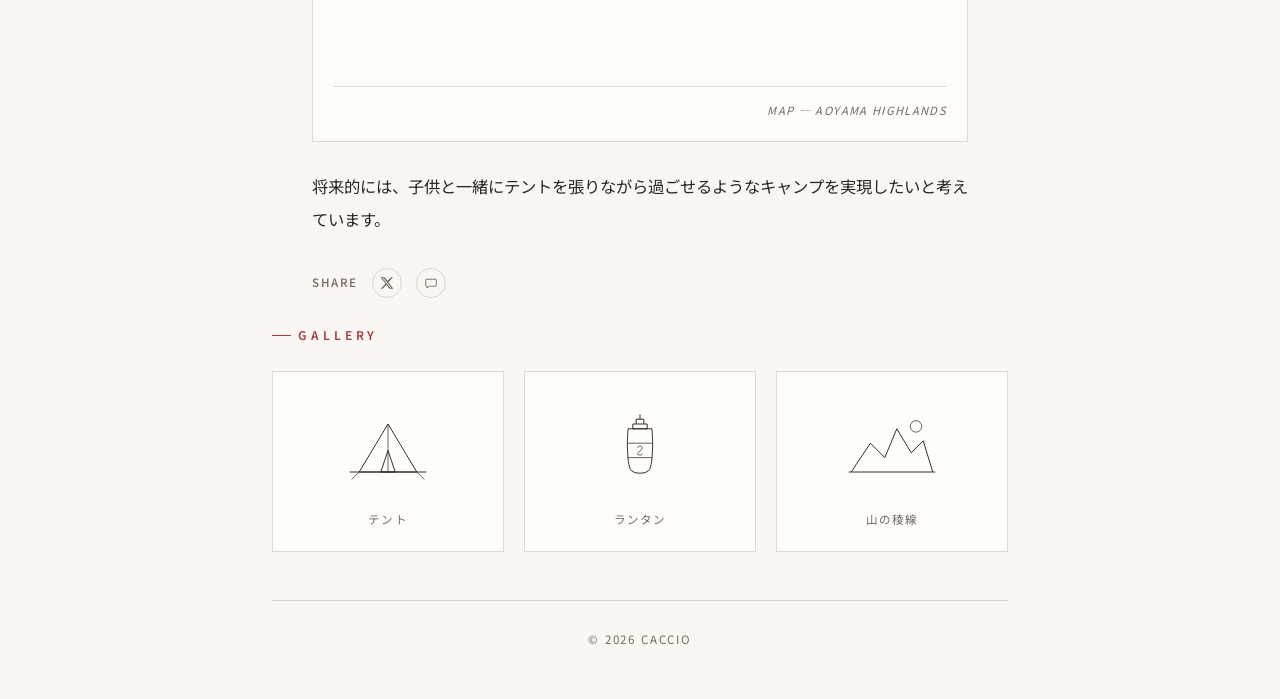
==== commit 8048fd34: "Add Japanese/English language toggle across the site A JP/EN pill button in the nav (styled like the" ====
--- a/camp.html
+++ b/camp.html
@@ -13,16 +13,16 @@
 <link rel="icon" href="favicon.svg" type="image/svg+xml">
 <link rel="manifest" href="manifest.json">
 <meta name="theme-color" content="#a63d40">
-<title>キャンプ - caccio</title>
+<title data-i18n="camp.title">キャンプ - caccio</title>
 <meta property="og:type" content="website">
-<meta property="og:title" content="キャンプ - caccio">
-<meta property="og:description" content="社会人になってから始めたキャンプ。妻や父親と共に、青山高原などで焚き火を囲む時間を楽しんでいます。">
+<meta property="og:title" content="キャンプ - caccio" data-i18n-content="camp.title">
+<meta property="og:description" content="社会人になってから始めたキャンプ。妻や父親と共に、青山高原などで焚き火を囲む時間を楽しんでいます。" data-i18n-content="camp.ogDescription">
 <meta property="og:image" content="https://matatabi3126.github.io/my-first-site/profile.JPG">
 <meta property="og:url" content="https://matatabi3126.github.io/my-first-site/camp.html">
 <meta property="og:site_name" content="caccio's Profile">
 <meta name="twitter:card" content="summary_large_image">
-<meta name="twitter:title" content="キャンプ - caccio">
-<meta name="twitter:description" content="社会人になってから始めたキャンプ。妻や父親と共に、青山高原などで焚き火を囲む時間を楽しんでいます。">
+<meta name="twitter:title" content="キャンプ - caccio" data-i18n-content="camp.title">
+<meta name="twitter:description" content="社会人になってから始めたキャンプ。妻や父親と共に、青山高原などで焚き火を囲む時間を楽しんでいます。" data-i18n-content="camp.ogDescription">
 <meta name="twitter:image" content="https://matatabi3126.github.io/my-first-site/profile.JPG">
 <link rel="preconnect" href="https://fonts.googleapis.com">
 <link rel="preconnect" href="https://fonts.gstatic.com" crossorigin>
@@ -31,6 +31,8 @@
 <script>document.documentElement.dataset.theme = localStorage.getItem('theme') || 'light';</script>
 </head>
 <body>
+
+  <a class="skip-link" href="#main-content" data-i18n="common.skipLink">本文へスキップ</a>
 
   <div class="masthead">
     <div class="wrap masthead-inner">
@@ -43,13 +45,18 @@
           <a href="camp.html" aria-current="page">Camp</a>
           <a href="making.html">Making</a>
         </div>
-        <button type="button" class="icon-button search-toggle" aria-expanded="false" aria-controls="search-panel" aria-label="サイト内検索を開く">
+        <button type="button" class="icon-button search-toggle" aria-expanded="false" aria-controls="search-panel" aria-label="サイト内検索を開く" data-i18n-aria-label="common.searchToggleLabel">
           <svg viewBox="0 0 24 24" width="14" height="14" aria-hidden="true">
             <circle cx="10.5" cy="10.5" r="6" fill="none" stroke="currentColor" stroke-width="1.6"/>
             <line x1="15" y1="15" x2="20" y2="20" stroke="currentColor" stroke-width="1.6" stroke-linecap="round"/>
           </svg>
         </button>
-        <button type="button" class="icon-button theme-toggle" aria-pressed="false" aria-label="ダークモードを切り替える">
+        <div class="lang-toggle" role="group" aria-label="言語切り替え" data-i18n-aria-label="common.langToggleLabel">
+          <button type="button" class="lang-option" data-lang="ja" aria-pressed="true">JP</button>
+          <span class="lang-sep">/</span>
+          <button type="button" class="lang-option" data-lang="en" aria-pressed="false">EN</button>
+        </div>
+        <button type="button" class="icon-button theme-toggle" aria-pressed="false" aria-label="ダークモードを切り替える" data-i18n-aria-label="common.themeToggleLabel">
           <svg class="icon-moon" viewBox="0 0 24 24" width="14" height="14" aria-hidden="true"><path d="M20 14.5A8.5 8.5 0 0 1 9.5 4 8.5 8.5 0 1 0 20 14.5Z" fill="none" stroke="currentColor" stroke-width="1.6" stroke-linejoin="round"/></svg>
           <svg class="icon-sun" viewBox="0 0 24 24" width="14" height="14" aria-hidden="true">
             <circle cx="12" cy="12" r="4.5" fill="none" stroke="currentColor" stroke-width="1.6"/>
@@ -65,7 +72,7 @@
             </g>
           </svg>
         </button>
-        <button type="button" class="icon-button nav-toggle" aria-expanded="false" aria-controls="nav-links" aria-label="メニューを開く">
+        <button type="button" class="icon-button nav-toggle" aria-expanded="false" aria-controls="nav-links" aria-label="メニューを開く" data-i18n-aria-label="common.navToggleLabel">
           <svg class="icon-bars" viewBox="0 0 24 24" width="16" height="16" aria-hidden="true">
             <line x1="4" y1="7" x2="20" y2="7" stroke="currentColor" stroke-width="1.6" stroke-linecap="round"/>
             <line x1="4" y1="12" x2="20" y2="12" stroke="currentColor" stroke-width="1.6" stroke-linecap="round"/>
@@ -78,14 +85,16 @@
         </button>
         <div class="search-panel" id="search-panel" hidden>
           <div class="search-panel-inner">
-            <input type="search" class="search-input" placeholder="サイト内を検索" aria-label="サイト内検索">
-            <button type="button" class="search-close" aria-label="検索を閉じる">&times;</button>
+            <input type="search" class="search-input" placeholder="サイト内を検索" aria-label="サイト内検索" data-i18n-placeholder="common.searchPlaceholder" data-i18n-aria-label="common.searchLabel">
+            <button type="button" class="search-close" aria-label="検索を閉じる" data-i18n-aria-label="common.searchCloseLabel">&times;</button>
           </div>
           <ul class="search-results"></ul>
         </div>
       </nav>
     </div>
   </div>
+
+  <main id="main-content">
 
   <header class="wrap article-header reveal">
     <div class="article-heading">
@@ -98,18 +107,18 @@
         </svg>
       </div>
       <span class="kicker">Outdoor</span>
-      <h1 class="article-title">キャンプ</h1>
+      <h1 class="article-title" data-i18n="camp.h1">キャンプ</h1>
       <div class="article-meta">
-        <span>年数回開催</span>
-        <span>青山高原ほか</span>
-        <span>Since 社会人</span>
+        <span data-i18n="camp.metaFreq">年数回開催</span>
+        <span data-i18n="camp.metaPlace">青山高原ほか</span>
+        <span data-i18n="camp.metaSince">Since 社会人</span>
       </div>
     </div>
   </header>
 
   <div class="wrap">
     <figure class="article-photo reveal">
-      <svg viewBox="0 0 400 240" role="img" aria-label="キャンプのイラスト">
+      <svg viewBox="0 0 400 240" role="img" aria-label="キャンプのイラスト" data-i18n-aria-label="camp.illustAlt">
         <polyline points="20,190 90,95 140,150 205,60 265,150 325,105 380,190" fill="none" stroke="currentColor" stroke-width="2"/>
         <line x1="10" y1="190" x2="390" y2="190" stroke="currentColor" stroke-width="2"/>
         <path d="M160,190 L202,105 L244,190 Z" fill="none" stroke="currentColor" stroke-width="2.5"/>
@@ -121,9 +130,9 @@
     </figure>
 
     <div class="article-body">
-      <p class="reveal">社会人になってからアニメの影響でキャンプを始め、最初の頃は一人で道具をそろえて森や川辺を巡りました。ひとりで火を起こして食事を作る時間が、自分のペースで過ごせる大切な時間になっていました。</p>
-      <p class="reveal">その後は妻と一緒に出かけるようになり、二人でテントを張って薪を割る時間が思い出に残っています。特に夕暮れ時に焚き火を囲んで話したひとときは、今でも鮮明に覚えています。</p>
-      <p class="reveal">子供が生まれてからは以前よりキャンプに行く機会が少なくなりましたが、最近は父と一緒に数ヶ月に一度のペースで出かけています。次回は青山高原にある標高700〜800mのキャンプ地を予定しており、久しぶりの高地での空気を楽しみにしています。</p>
+      <p class="reveal" data-i18n="camp.p1">社会人になってからアニメの影響でキャンプを始め、最初の頃は一人で道具をそろえて森や川辺を巡りました。ひとりで火を起こして食事を作る時間が、自分のペースで過ごせる大切な時間になっていました。</p>
+      <p class="reveal" data-i18n="camp.p2">その後は妻と一緒に出かけるようになり、二人でテントを張って薪を割る時間が思い出に残っています。特に夕暮れ時に焚き火を囲んで話したひとときは、今でも鮮明に覚えています。</p>
+      <p class="reveal" data-i18n="camp.p3">子供が生まれてからは以前よりキャンプに行く機会が少なくなりましたが、最近は父と一緒に数ヶ月に一度のペースで出かけています。次回は青山高原にある標高700〜800mのキャンプ地を予定しており、久しぶりの高地での空気を楽しみにしています。</p>
 
       <figure class="map-embed reveal">
         <iframe
@@ -131,28 +140,28 @@
           allowfullscreen=""
           loading="lazy"
           referrerpolicy="no-referrer-when-downgrade"
-          title="青山高原の地図"></iframe>
+          title="青山高原の地図" data-i18n-title="camp.mapTitle"></iframe>
         <figcaption>Map — Aoyama Highlands</figcaption>
       </figure>
 
-      <p class="reveal">将来的には、子供と一緒にテントを張りながら過ごせるようなキャンプを実現したいと考えています。</p>
+      <p class="reveal" data-i18n="camp.p4">将来的には、子供と一緒にテントを張りながら過ごせるようなキャンプを実現したいと考えています。</p>
     </div>
 
     <div class="share reveal">
       <span class="share-label">Share</span>
-      <a class="icon-button" href="https://twitter.com/intent/tweet?url=https%3A%2F%2Fmatatabi3126.github.io%2Fmy-first-site%2Fcamp.html&text=%E3%82%AD%E3%83%A3%E3%83%B3%E3%83%97%E3%81%AB%E3%81%A4%E3%81%84%E3%81%A6%E6%9B%B8%E3%81%8D%E3%81%BE%E3%81%97%E3%81%9F%E3%80%82%E9%9D%92%E5%B1%B1%E9%AB%98%E5%8E%9F%E3%81%AA%E3%81%A9%E4%B8%89%E9%87%8D%E7%9C%8C%E5%91%A8%E8%BE%BA%E3%81%A7%E7%84%9A%E3%81%8D%E7%81%AB%E3%82%92%E6%A5%BD%E3%81%97%E3%82%93%E3%81%A7%E3%81%84%E3%81%BE%E3%81%99%E3%80%82" target="_blank" rel="noopener noreferrer" aria-label="Xでシェア">
+      <a class="icon-button" href="https://twitter.com/intent/tweet?url=https%3A%2F%2Fmatatabi3126.github.io%2Fmy-first-site%2Fcamp.html&text=%E3%82%AD%E3%83%A3%E3%83%B3%E3%83%97%E3%81%AB%E3%81%A4%E3%81%84%E3%81%A6%E6%9B%B8%E3%81%8D%E3%81%BE%E3%81%97%E3%81%9F%E3%80%82%E9%9D%92%E5%B1%B1%E9%AB%98%E5%8E%9F%E3%81%AA%E3%81%A9%E4%B8%89%E9%87%8D%E7%9C%8C%E5%91%A8%E8%BE%BA%E3%81%A7%E7%84%9A%E3%81%8D%E7%81%AB%E3%82%92%E6%A5%BD%E3%81%97%E3%82%93%E3%81%A7%E3%81%84%E3%81%BE%E3%81%99%E3%80%82" target="_blank" rel="noopener noreferrer" aria-label="Xでシェア" data-i18n-aria-label="common.shareXLabel" data-i18n-href="camp.shareXHref">
         <svg viewBox="0 0 24 24" width="14" height="14" aria-hidden="true"><path fill="currentColor" d="M18.9 2H22l-7.4 8.5L23 22h-6.9l-5.4-6.9L4.6 22H1.5l7.9-9L1 2h7l4.9 6.3L18.9 2Zm-1.2 18h1.9L6.4 4H4.4l13.3 16Z"/></svg>
       </a>
-      <a class="icon-button" href="https://social-plugins.line.me/lineit/share?url=https%3A%2F%2Fmatatabi3126.github.io%2Fmy-first-site%2Fcamp.html&text=%E3%82%AD%E3%83%A3%E3%83%B3%E3%83%97%E3%81%AB%E3%81%A4%E3%81%84%E3%81%A6%E6%9B%B8%E3%81%8D%E3%81%BE%E3%81%97%E3%81%9F%E3%80%82%E9%9D%92%E5%B1%B1%E9%AB%98%E5%8E%9F%E3%81%AA%E3%81%A9%E4%B8%89%E9%87%8D%E7%9C%8C%E5%91%A8%E8%BE%BA%E3%81%A7%E7%84%9A%E3%81%8D%E7%81%AB%E3%82%92%E6%A5%BD%E3%81%97%E3%82%93%E3%81%A7%E3%81%84%E3%81%BE%E3%81%99%E3%80%82" target="_blank" rel="noopener noreferrer" aria-label="LINEでシェア">
+      <a class="icon-button" href="https://social-plugins.line.me/lineit/share?url=https%3A%2F%2Fmatatabi3126.github.io%2Fmy-first-site%2Fcamp.html&text=%E3%82%AD%E3%83%A3%E3%83%B3%E3%83%97%E3%81%AB%E3%81%A4%E3%81%84%E3%81%A6%E6%9B%B8%E3%81%8D%E3%81%BE%E3%81%97%E3%81%9F%E3%80%82%E9%9D%92%E5%B1%B1%E9%AB%98%E5%8E%9F%E3%81%AA%E3%81%A9%E4%B8%89%E9%87%8D%E7%9C%8C%E5%91%A8%E8%BE%BA%E3%81%A7%E7%84%9A%E3%81%8D%E7%81%AB%E3%82%92%E6%A5%BD%E3%81%97%E3%82%93%E3%81%A7%E3%81%84%E3%81%BE%E3%81%99%E3%80%82" target="_blank" rel="noopener noreferrer" aria-label="LINEでシェア" data-i18n-aria-label="common.shareLineLabel" data-i18n-href="camp.shareLineHref">
         <svg viewBox="0 0 24 24" width="14" height="14" aria-hidden="true"><path fill="none" stroke="currentColor" stroke-width="1.6" stroke-linejoin="round" d="M4 5.5h16a1 1 0 0 1 1 1v10a1 1 0 0 1-1 1H9l-4 3v-3H4a1 1 0 0 1-1-1v-10a1 1 0 0 1 1-1Z"/></svg>
       </a>
     </div>
   </div>
 
   <section class="wrap gallery reveal">
-    <span class="kicker">Gallery</span>
+    <h2 class="kicker">Gallery</h2>
     <div class="gallery-grid">
-      <button type="button" class="gallery-item" data-caption="テント">
+      <button type="button" class="gallery-item">
         <svg viewBox="0 0 200 200" aria-hidden="true">
           <path d="M100,50 L160,150 L40,150 Z" fill="none" stroke="currentColor" stroke-width="2" stroke-linejoin="round"/>
           <line x1="100" y1="50" x2="100" y2="150" stroke="currentColor" stroke-width="1.5"/>
@@ -160,9 +169,9 @@
           <line x1="20" y1="150" x2="180" y2="150" stroke="currentColor" stroke-width="2"/>
           <path d="M40,150 L25,165 M160,150 L175,165" fill="none" stroke="currentColor" stroke-width="1.5" stroke-linecap="round"/>
         </svg>
-        <span class="gallery-item-label">テント</span>
+        <span class="gallery-item-label" data-i18n="camp.galleryTent">テント</span>
       </button>
-      <button type="button" class="gallery-item" data-caption="ランタン">
+      <button type="button" class="gallery-item">
         <svg viewBox="0 0 200 200" aria-hidden="true">
           <path d="M92,50 L92,40 L108,40 L108,50" fill="none" stroke="currentColor" stroke-width="2"/>
           <line x1="100" y1="30" x2="100" y2="40" stroke="currentColor" stroke-width="2"/>
@@ -172,32 +181,35 @@
           <line x1="75" y1="120" x2="125" y2="120" stroke="currentColor" stroke-width="1.5"/>
           <path d="M95,100 C95,95 105,95 105,100 C105,105 95,108 95,112 C95,116 105,116 105,112" fill="none" stroke="currentColor" stroke-width="1.5"/>
         </svg>
-        <span class="gallery-item-label">ランタン</span>
+        <span class="gallery-item-label" data-i18n="camp.galleryLantern">ランタン</span>
       </button>
-      <button type="button" class="gallery-item" data-caption="山の稜線">
+      <button type="button" class="gallery-item">
         <svg viewBox="0 0 200 200" aria-hidden="true">
           <circle cx="150" cy="55" r="12" fill="none" stroke="currentColor" stroke-width="1.5"/>
           <polyline points="15,150 55,90 85,120 110,60 140,110 165,85 185,150" fill="none" stroke="currentColor" stroke-width="2" stroke-linejoin="round"/>
           <line x1="10" y1="150" x2="190" y2="150" stroke="currentColor" stroke-width="2"/>
         </svg>
-        <span class="gallery-item-label">山の稜線</span>
+        <span class="gallery-item-label" data-i18n="camp.galleryRidge">山の稜線</span>
       </button>
     </div>
   </section>
 
   <div class="lightbox" id="lightbox" hidden>
     <div class="lightbox-backdrop" data-lightbox-close></div>
-    <div class="lightbox-panel" role="dialog" aria-modal="true" aria-label="イラスト拡大表示">
-      <button type="button" class="lightbox-close" data-lightbox-close aria-label="閉じる">&times;</button>
+    <div class="lightbox-panel" role="dialog" aria-modal="true" aria-label="イラスト拡大表示" data-i18n-aria-label="common.lightboxLabel">
+      <button type="button" class="lightbox-close" data-lightbox-close aria-label="閉じる" data-i18n-aria-label="common.lightboxCloseLabel">&times;</button>
       <div class="lightbox-art"></div>
       <p class="lightbox-caption"></p>
     </div>
   </div>
+
+  </main>
 
   <footer class="wrap site-footer">
     &copy; 2026 caccio
   </footer>
 
+  <script src="lang.js" defer></script>
   <script src="scroll-animate.js" defer></script>
   <script src="theme.js" defer></script>
   <script src="gallery.js" defer></script>
--- a/style.css
+++ b/style.css
@@ -56,6 +56,35 @@
   margin: 0;
 }
 
+/* ---------- accessibility ---------- */
+
+a:focus-visible,
+button:focus-visible,
+input:focus-visible,
+[tabindex]:focus-visible {
+  outline: 2px solid var(--color-accent);
+  outline-offset: 2px;
+}
+
+.skip-link {
+  position: absolute;
+  top: -3rem;
+  left: 0.5rem;
+  z-index: 200;
+  padding: 0.6rem 1rem;
+  background: var(--color-accent);
+  color: #fff;
+  font-size: 0.8rem;
+  letter-spacing: 0.04em;
+  text-decoration: none;
+  border-radius: 0 0 4px 4px;
+  transition: top 0.15s ease;
+}
+
+.skip-link:focus {
+  top: 0;
+}
+
 /* ---------- layout ---------- */
 
 .wrap {
@@ -159,6 +188,42 @@
 
 :root[data-theme="dark"] .theme-toggle .icon-sun {
   display: block;
+}
+
+.lang-toggle {
+  display: inline-flex;
+  align-items: center;
+  gap: 0.35rem;
+  height: 1.9rem;
+  padding: 0 0.7rem;
+  border: 1px solid var(--color-rule);
+  border-radius: 999px;
+}
+
+.lang-option {
+  background: none;
+  border: none;
+  padding: 0;
+  font-family: var(--font-sans);
+  font-size: 0.68rem;
+  font-weight: 600;
+  letter-spacing: 0.06em;
+  color: var(--color-text-soft);
+  cursor: pointer;
+  transition: color 0.15s ease;
+}
+
+.lang-option:hover {
+  color: var(--color-accent);
+}
+
+.lang-option[aria-pressed="true"] {
+  color: var(--color-accent);
+}
+
+.lang-sep {
+  color: var(--color-rule);
+  font-size: 0.68rem;
 }
 
 .nav-toggle {
@@ -251,7 +316,6 @@
 }
 
 .search-input:focus {
-  outline: none;
   border-bottom-color: var(--color-accent);
 }
 
@@ -334,11 +398,13 @@
   display: inline-flex;
   align-items: center;
   gap: 0.6em;
+  font-family: var(--font-sans);
   font-size: 0.75rem;
   font-weight: 600;
   letter-spacing: 0.32em;
   text-transform: uppercase;
   color: var(--color-accent);
+  margin: 0;
 }
 
 .kicker::before {
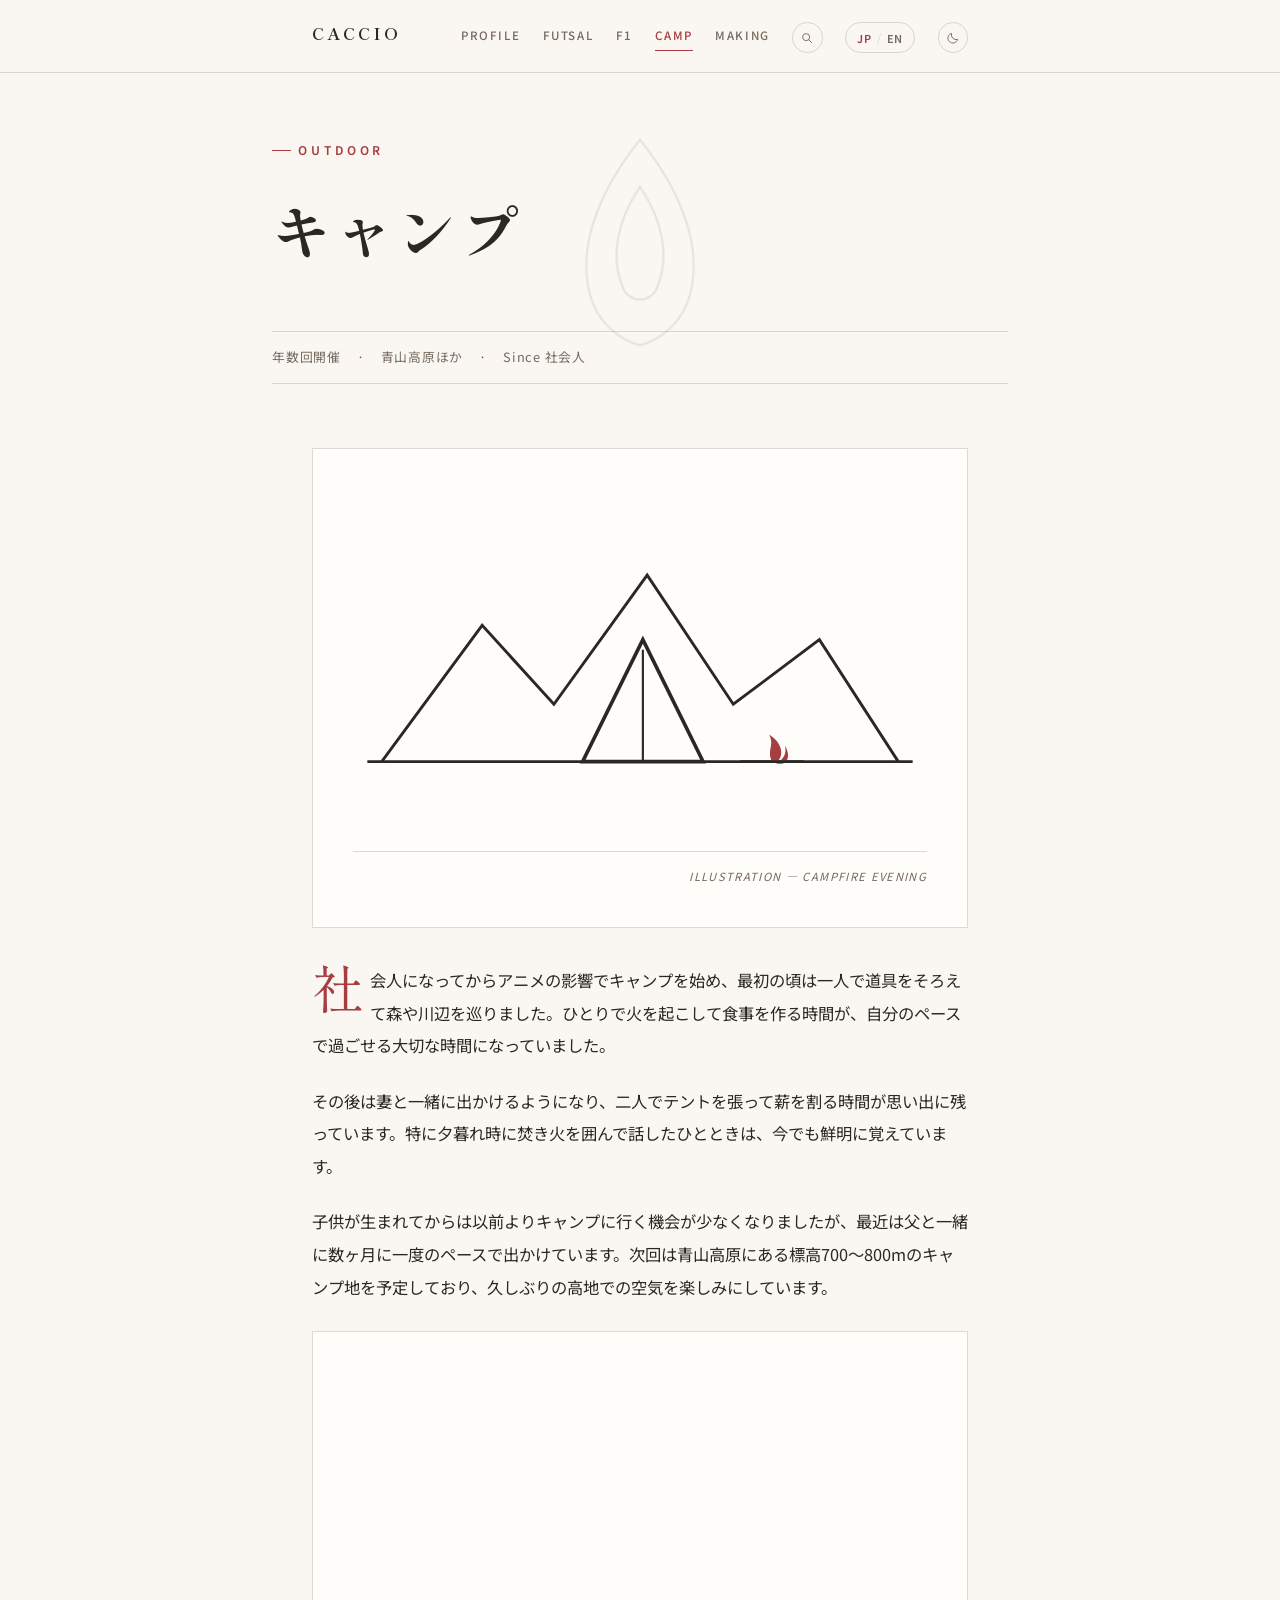
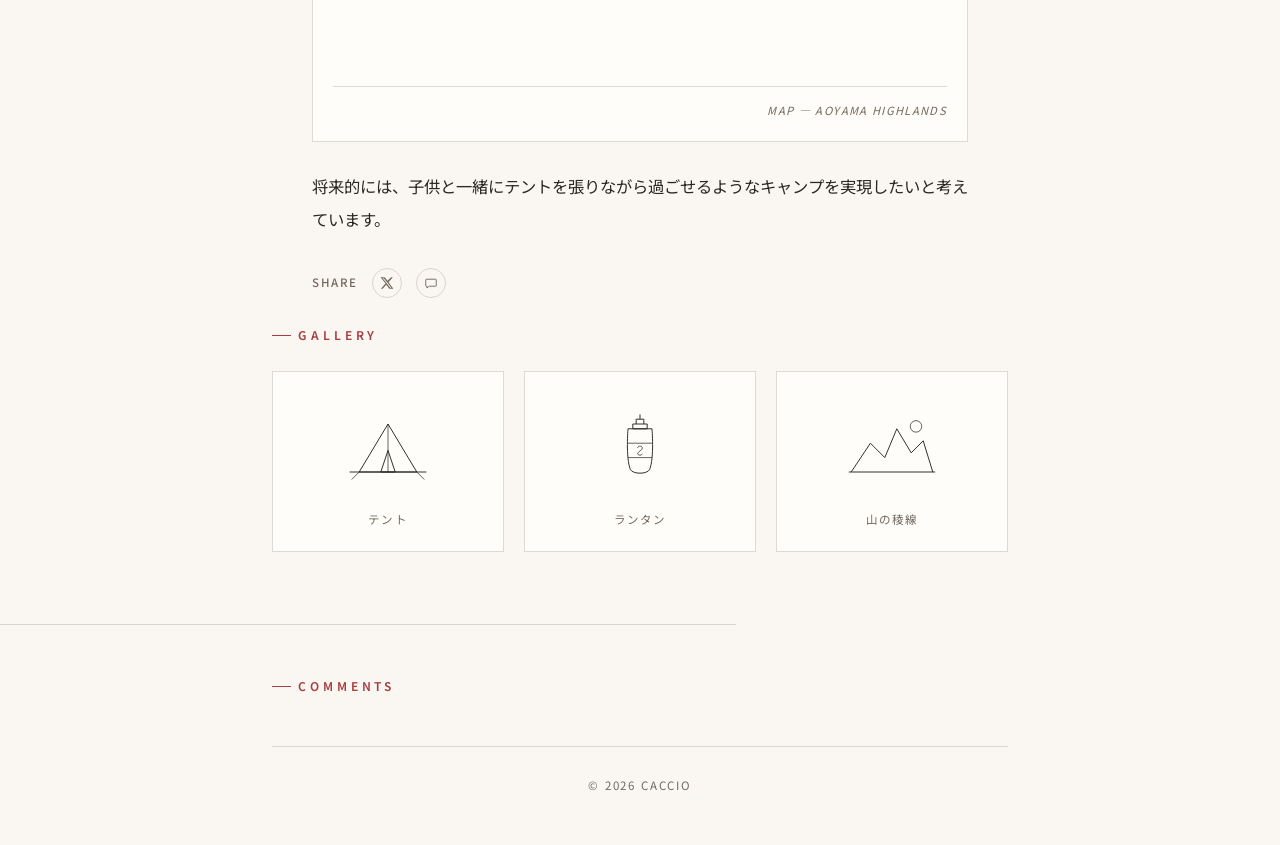
==== commit 0d051f80: "Add giscus comments section to all pages Embedded at the bottom of each page's main content (after t" ====
--- a/camp.html
+++ b/camp.html
@@ -203,6 +203,27 @@
     </div>
   </div>
 
+  <hr class="wrap rule rule--tight">
+
+  <section class="wrap comments reveal">
+    <h2 class="kicker">Comments</h2>
+    <script src="https://giscus.app/client.js"
+            data-repo="matatabi3126/my-first-site"
+            data-repo-id="R_kgDOTVJa5Q"
+            data-category="General"
+            data-category-id="DIC_kwDOTVJa5c4DB1FH"
+            data-mapping="pathname"
+            data-strict="0"
+            data-reactions-enabled="1"
+            data-emit-metadata="0"
+            data-input-position="bottom"
+            data-theme="preferred_color_scheme"
+            data-lang="ja"
+            crossorigin="anonymous"
+            async>
+    </script>
+  </section>
+
   </main>
 
   <footer class="wrap site-footer">
--- a/style.css
+++ b/style.css
@@ -924,6 +924,12 @@
   color: var(--color-text-soft);
 }
 
+/* ---------- comments ---------- */
+
+.comments {
+  padding: 1rem 0 3rem;
+}
+
 /* ---------- footer ---------- */
 
 .site-footer {
